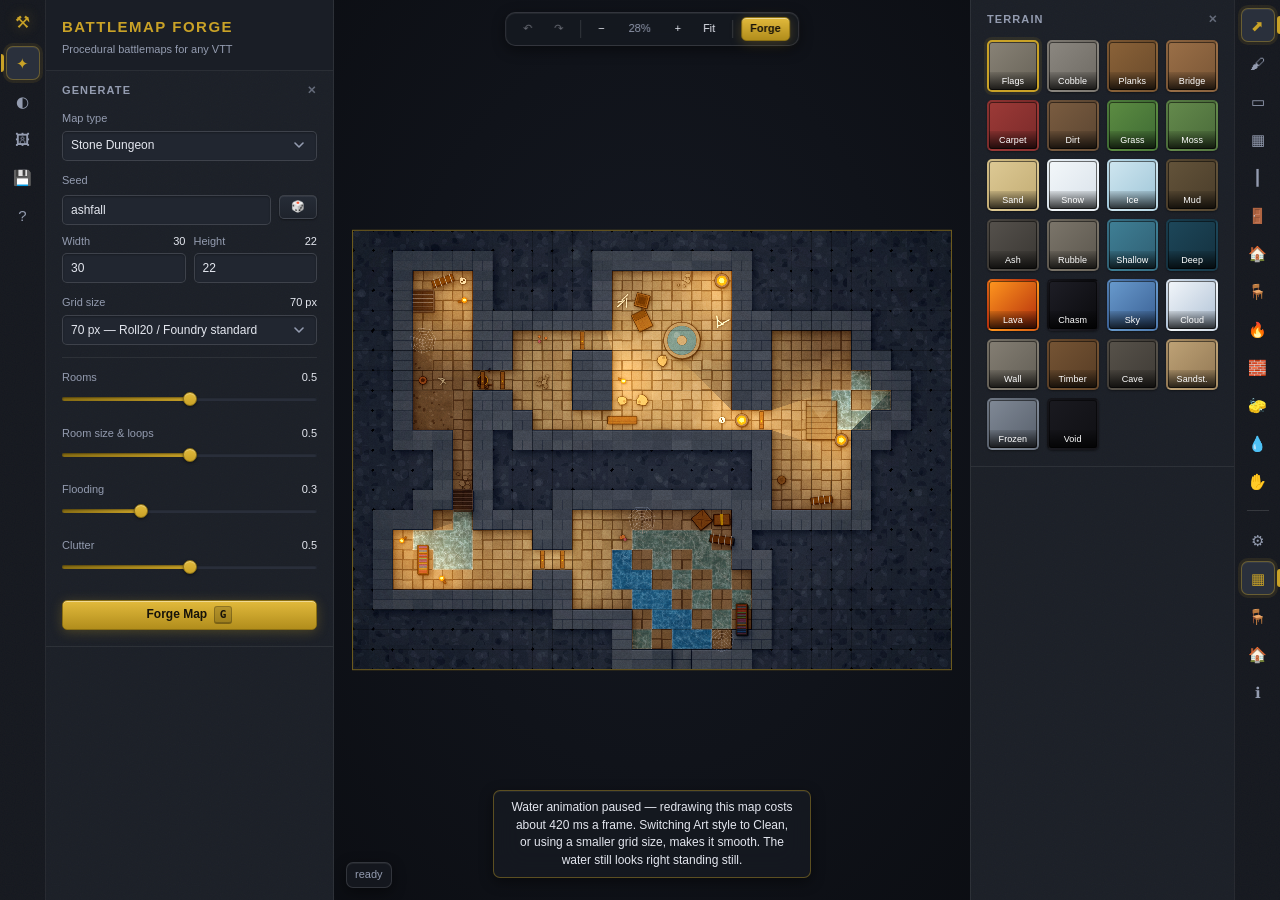
==== index.html @ 58f5a435 "Give the chrome a design system so the map is the only thing shouting The interface worked but every" ====
<!DOCTYPE html>
<html lang="en">
<head>
<meta charset="utf-8">
<meta name="viewport" content="width=device-width, initial-scale=1">
<title>Battlemap Forge</title>
<link rel="stylesheet" href="css/style.css">
</head>
<body>
<div id="app">

  <!-- ============ LEFT PANEL ============ -->
  <nav class="rail" id="railLeft">
    <div class="raillogo" title="Battlemap Forge">⚒</div>
    <button data-side="left" data-panel="generate" title="Generate a map (G)">✦</button>
    <button data-side="left" data-panel="appearance" title="Appearance &amp; lighting">◐</button>
    <button data-side="left" data-panel="trace" title="Trace an existing map">🖼</button>
    <button data-side="left" data-panel="export" title="Export">💾</button>
    <button data-side="left" data-panel="help" title="Shortcuts &amp; VTT notes">?</button>
  </nav>

  <aside class="panel" id="leftPanel">
    <div class="brand">
      <h1>Battlemap Forge</h1>
      <p>Procedural battlemaps for any VTT</p>
    </div>

    <section class="group" data-group="generate">
      <h2>Generate <span class="chev" title="Close this panel">✕</span></h2>

      <label class="field">
        <span>Map type</span>
        <select id="mapType"></select>
      </label>

      <label class="field">
        <span>Seed</span>
      </label>
      <div class="row" style="margin:-6px 0 9px">
        <input type="text" id="seed" value="ashfall" spellcheck="false">
        <button id="rerollSeed" class="sm" style="flex:0 0 38px" title="Random seed">🎲</button>
      </div>

      <div class="row">
        <label class="field">
          <span>Width <b id="wLbl">30</b></span>
          <input type="number" id="mapW" min="8" max="120" value="30">
        </label>
        <label class="field">
          <span>Height <b id="hLbl">22</b></span>
          <input type="number" id="mapH" min="8" max="120" value="22">
        </label>
      </div>

      <label class="field">
        <span>Grid size <b><span id="ppgLbl">70</span> px</b></span>
        <select id="ppg">
          <option value="35">35 px — small files</option>
          <option value="50">50 px</option>
          <option value="70" selected>70 px — Roll20 / Foundry standard</option>
          <option value="100">100 px</option>
          <option value="140">140 px — print quality</option>
        </select>
      </label>

      <div class="divider"></div>

      <label class="field" id="knob-density"><span><i class="knobName">Density</i> <b id="densityLbl">0.5</b></span>
        <input type="range" id="density" min="0" max="1" step="0.05" value="0.5"></label>
      <label class="field" id="knob-complexity"><span><i class="knobName">Complexity</i> <b id="complexityLbl">0.5</b></span>
        <input type="range" id="complexity" min="0" max="1" step="0.05" value="0.5"></label>
      <label class="field" id="knob-water"><span><i class="knobName">Water</i> <b id="waterLbl">0.3</b></span>
        <input type="range" id="water" min="0" max="1" step="0.05" value="0.3"></label>
      <label class="field" id="knob-lava"><span><i class="knobName">Lava</i> <b id="lavaLbl">0</b></span>
        <input type="range" id="lava" min="0" max="1" step="0.05" value="0"></label>
      <label class="field" id="knob-props"><span><i class="knobName">Clutter</i> <b id="propsLbl">0.5</b></span>
        <input type="range" id="propsAmt" min="0" max="1" step="0.05" value="0.5"></label>
      <p class="hint" id="knobNote" style="margin:2px 0 0"></p>

      <button id="generate" class="primary wide" style="margin-top:6px">Forge Map &nbsp;<kbd>G</kbd></button>
    </section>

    <section class="group" data-group="appearance">
      <h2>Appearance <span class="chev" title="Close this panel">✕</span></h2>
      <label class="check"><input type="checkbox" id="optGrid" checked> Show grid</label>
      <div class="row">
        <label class="field"><span>Grid colour</span><input type="color" id="gridColor" value="#000000"></label>
        <label class="field"><span>Opacity <b id="gridAlphaLbl">0.28</b></span>
          <input type="range" id="gridAlpha" min="0" max="1" step="0.02" value="0.28"></label>
      </div>
      <label class="field"><span>Art style</span>
        <select id="optStyle">
          <option value="painted" selected>Painted — warm interiors, grain, graded</option>
          <option value="clean">Clean — flat and literal</option>
        </select></label>
      <label class="check"><input type="checkbox" id="optLighting" checked> Baked lighting</label>
      <label class="field"><span>Darkness <b id="ambientLbl">0.42</b></span>
        <input type="range" id="ambient" min="0" max="0.9" step="0.02" value="0.42"></label>
      <label class="field"><span>Night tint</span><input type="color" id="ambientColor" value="#0a0e1e"></label>
      <label class="check"><input type="checkbox" id="optRoomLight" checked> Interior room lighting</label>
      <div class="divider"></div>
      <h3 class="subhead">Water &amp; lava</h3>
      <label class="check"><input type="checkbox" id="waterAnimate" checked> Animate water &amp; lava while editing</label>
      <label class="field"><span>Current direction <b id="waterFlowLbl">216°</b></span>
        <input type="range" id="waterFlow" min="0" max="1" step="0.02" value="0.6"></label>
      <label class="field"><span>Current speed <b id="waterSpeedLbl">1.0</b></span>
        <input type="range" id="waterSpeed" min="0" max="3" step="0.1" value="1"></label>
      <p class="hint">Exports are still images, so the current shows as caustics, streaks and
        cracked crust rather than motion. The preview animates so you can aim the flow.
        Lava creeps at a fraction of the water speed, the way molten rock should.</p>
      <div class="divider"></div>

      <label class="check"><input type="checkbox" id="optVignette" checked> Vignette</label>
      <label class="check"><input type="checkbox" id="optShadows" checked> Drop shadows</label>
      <p class="hint">Turn baked lighting off if your VTT does its own dynamic lighting — the Universal VTT export carries the light sources either way.</p>
    </section>

    <section class="group" data-group="trace">
      <h2>Trace an existing map <span class="chev" title="Close this panel">✕</span></h2>
      <p class="hint" style="margin-top:0">Load any map image (Czepeku, Patreon art, a scan) and paint walls over it, then export a Universal VTT with line-of-sight built in.</p>
      <input type="file" id="bgFile" accept="image/*" style="display:none">
      <div class="stack">
        <button id="bgLoad" class="wide">Load image…</button>
        <label class="field"><span>Source grid size <b><span id="bgPpgLbl">70</span> px</b></span>
          <input type="range" id="bgPpg" min="20" max="300" step="1" value="70"></label>
        <div class="row">
          <label class="field"><span>Offset X <b id="bgOffXLbl">0</b></span>
            <input type="range" id="bgOffX" min="-300" max="300" step="1" value="0"></label>
          <label class="field"><span>Offset Y <b id="bgOffYLbl">0</b></span>
            <input type="range" id="bgOffY" min="-300" max="300" step="1" value="0"></label>
        </div>
        <button id="bgClear" class="wide sm">Remove image</button>
      </div>
      <p class="hint">Adjust until the on-screen grid lines up with the art — this matters most, because everything below keys off it.</p>

      <div class="divider"></div>
      <h3 class="subhead">Automatic tracing</h3>
      <button id="autoTraceBtn" class="primary wide">Trace walls automatically</button>
      <label class="field" style="margin-top:9px"><span>Sensitivity <b id="traceSensLbl">0.5</b></span>
        <input type="range" id="traceSens" min="0" max="1" step="0.05" value="0.5"></label>
      <label class="check"><input type="checkbox" id="traceWalls" checked> Find walls</label>
      <label class="check"><input type="checkbox" id="traceOutside" checked> Mark dark areas as outside</label>
      <label class="check"><input type="checkbox" id="traceBorder" checked> Wall the edge of the artwork</label>
      <button id="traceClear" class="wide sm">Clear traced walls</button>
      <p class="hint" id="traceReport"></p>
      <p class="hint">Works best on maps with dark walls around lit floors. Raise sensitivity
        to catch faint walls (and more noise), lower it to keep only strong ones. Then fix up
        by hand with the <b>Partition</b> tool and cut doorways with <b>Door</b>.</p>
    </section>

    <section class="group" data-group="export">
      <h2>Export <span class="chev" title="Close this panel">✕</span></h2>
      <label class="field"><span>Map name</span><input type="text" id="mapName" value="Untitled Map"></label>
      <label class="field">
        <span>Export resolution</span>
        <select id="exportPpg">
          <option value="35">35 px / square</option>
          <option value="50">50 px / square</option>
          <option value="70" selected>70 px / square</option>
          <option value="100">100 px / square</option>
          <option value="140">140 px / square</option>
        </select>
      </label>
      <label class="field">
        <span>Image format</span>
        <select id="expFormat">
          <option value="png" selected>PNG — lossless</option>
          <option value="jpg">JPEG — much smaller</option>
          <option value="webp">WebP — small, Foundry-friendly</option>
        </select>
      </label>
      <label class="check"><input type="checkbox" id="expGrid"> Burn grid into the image</label>
      <label class="check"><input type="checkbox" id="expBorder" checked> Wall off the map border</label>
      <label class="check"><input type="checkbox" id="expPropWalls" checked> Pillars &amp; trees block sight</label>
      <div class="stack" style="margin-top:10px">
        <button id="expPng" class="primary wide">Download image</button>
        <button id="expUvtt" class="wide">Universal VTT (.dd2vtt)</button>
        <button id="expFoundry" class="wide">Foundry scene (.json)</button>
        <div class="row">
          <button id="expProject" class="sm">Save project</button>
          <button id="impProject" class="sm">Open project</button>
        </div>
        <input type="file" id="projectFile" accept=".json,application/json" style="display:none">
      </div>
      <p class="hint" id="expInfo"></p>
    </section>

    <section class="group" data-group="help">
      <h2>Shortcuts &amp; VTT notes <span class="chev" title="Close this panel">✕</span></h2>
      <p class="hint" style="margin-top:0">
        <kbd>G</kbd> forge &nbsp; <kbd>B</kbd> paint &nbsp; <kbd>P</kbd> prop &nbsp; <kbd>D</kbd> door &nbsp;
        <kbd>L</kbd> light &nbsp; <kbd>W</kbd> wall &nbsp; <kbd>E</kbd> erase &nbsp; <kbd>V</kbd>/<kbd>S</kbd> select &nbsp;
        <kbd>H</kbd> pan<br>
        <kbd>[</kbd> <kbd>]</kbd> brush size &nbsp; <kbd>⌘Z</kbd> undo &nbsp; <kbd>⇧⌘Z</kbd> redo &nbsp;
        <kbd>F</kbd> fit &nbsp; <kbd>0</kbd> 100%<br>
        Right-click or <kbd>alt</kbd>-click deletes the prop, door or light under the cursor.
        Middle-drag or space-drag pans.
      </p>
      <p class="hint">
        <b>With the Select tool</b>, click a prop to pick it up, then drag to move it.
        <kbd>shift</kbd>-drag turns it, <kbd>alt</kbd>-drag resizes it, and the sliders
        re-shape it live.<br>
        <kbd>Q</kbd> <kbd>E</kbd> turn &nbsp; <kbd>+</kbd> <kbd>−</kbd> resize &nbsp;
        <kbd>⌫</kbd> delete &nbsp; <kbd>esc</kbd> deselect
      </p>
      <div class="divider"></div>
      <p class="hint" style="margin-top:0">
        <b>Roll20 / Owlbear / Alchemy:</b> upload the PNG. Set the scene to
        <span id="helpDims">30 × 22</span> squares.<br>
        <b>Foundry:</b> drop the PNG in your world's <code>Data</code> folder, then import the
        scene JSON — walls, doors and lights come with it. Or use the Universal VTT file with the
        <i>Universal Battlemap Importer</i> module.<br>
        <b>Fantasy Grounds Unity:</b> import the <code>.dd2vtt</code> directly (Import &gt; Universal VTT).<br>
        <b>Arkenforge / Dungeon Alchemist users:</b> the <code>.dd2vtt</code> is the same format.
      </p>
    </section>
  </aside>

  <!-- ============ STAGE ============ -->
  <main id="stage">
    <canvas id="view"></canvas>

    <div id="topbar">
      <button id="undoBtn" class="sm" title="Undo (⌘Z)">↶</button>
      <button id="redoBtn" class="sm" title="Redo (⇧⌘Z)">↷</button>
      <div class="sep"></div>
      <button id="zoomOut" class="sm" title="Zoom out">−</button>
      <div class="zoomval" id="zoomVal">100%</div>
      <button id="zoomIn" class="sm" title="Zoom in">+</button>
      <button id="fitBtn" class="sm" title="Fit to screen (F)">Fit</button>
      <div class="sep"></div>
      <button id="quickGen" class="sm primary" title="Forge a new map (G)">Forge</button>
    </div>

    <div id="floatBar" class="floatbar"></div>
    <div id="statusbar">ready</div>
    <div id="busy">forging…</div>
    <div class="toast" id="toast"></div>
  </main>

  <!-- ============ RIGHT PANEL ============ -->
  <aside class="panel right" id="rightPanel">
    <section class="group" data-group="tools">
      <h2>Tool options <span class="chev" title="Close this panel">✕</span></h2>
      <label class="field"><span>Brush size <b id="brushLbl">1</b></span>
        <input type="range" id="brushSize" min="1" max="12" step="1" value="1"></label>
      <label class="check"><input type="checkbox" id="brushRound"> Round brush</label>
      <div class="divider"></div>
      <label class="check"><input type="checkbox" id="roomAutoWall" checked> Room tool builds walls</label>
      <button id="autoWall" class="wide sm">Wall the whole floor plan</button>
      <button id="clearEdges" class="wide sm" style="margin-top:6px">Remove all partitions</button>
      <p class="hint">Partitions sit on the lines <i>between</i> squares, so a wall never
        eats a 5&nbsp;ft square. With the <b>Door</b> tool, click a partition to cut a
        doorway — click again for a secret door.</p>
    </section>

    <section class="group" data-group="prefabs">
      <h2>Prefab rooms <span class="chev" title="Close this panel">✕</span></h2>
      <input type="search" id="roomSearch" class="pickersearch" placeholder="Search rooms…" autocomplete="off">
      <div class="tabs" id="roomTabs"></div>
      <div class="roomgrid" id="roomGrid"></div>
      <div class="divider"></div>
      <div class="row">
        <button id="roomRotate" class="sm" title="Turn the room 90° (R)">↻ Turn</button>
        <button id="roomFlip" class="sm" title="Mirror the room (X)">⇄ Flip</button>
      </div>
      <p class="hint" id="roomOrient" style="margin:6px 0 0"></p>
      <label class="check" style="margin-top:8px"><input type="checkbox" id="roomConnect" checked>
        Cut doorways into neighbours</label>
      <p class="hint" id="roomHint">Pick a room, then click the map to stamp it. Rooms placed
        side by side share the wall between them.</p>

      <div class="divider"></div>
      <h3 class="subhead">Make your own</h3>
      <button id="captureRoomBtn" class="wide sm">Capture a region as a room…</button>
      <p class="hint" id="captureHint">Drag a rectangle on the map. Its terrain, partitions
        and furniture become a reusable prefab.</p>
      <div class="row" style="margin-top:6px">
        <button id="roomsExport" class="sm">Export rooms</button>
        <button id="roomsImport" class="sm">Import rooms</button>
      </div>
      <input type="file" id="roomPackFile" accept=".json" style="display:none">

      <div id="roomSelBox" class="roomsel">
        <div class="tformhead"><span id="roomSelName">Room</span></div>
        <div class="row">
          <button id="selTurn" class="sm" title="Turn 90° (R)">↻ Turn</button>
          <button id="selFlip" class="sm" title="Mirror (X)">⇄ Flip</button>
        </div>
        <div class="row" style="margin-top:6px">
          <button id="selDupe" class="sm" title="Duplicate (D)">⧉ Copy</button>
          <button id="selDelete" class="sm danger" title="Delete (⌫)">🗑 Delete</button>
        </div>
        <p class="hint" style="margin:7px 0 0">Drag the room on the map to move it. Lifting a
          room restores whatever it was covering.</p>
      </div>
    </section>

    <section class="group" data-group="terrain">
      <h2>Terrain <span class="chev" title="Close this panel">✕</span></h2>
      <div class="swatches" id="swatches"></div>
    </section>

    <section class="group" data-group="props">
      <h2>Props <span class="chev" title="Close this panel">✕</span></h2>
      <input type="search" id="propSearch" class="pickersearch" placeholder="Search props…" autocomplete="off">
      <div class="tabs" id="propTabs"></div>
      <div class="propgrid" id="propGrid"></div>

      <div class="divider"></div>

      <div class="transform" id="transformBox">
        <div class="tformhead">
          <span id="tformTitle">Placement transform</span>
          <button id="tformReset" class="sm" title="Reset to defaults">Reset</button>
        </div>
        <canvas id="propPreview" width="150" height="150"></canvas>
        <div class="variants" id="propVariants"></div>

        <label class="field"><span>Direction <b><span id="propRotLbl">0</span>°</b></span>
          <input type="range" id="propRot" min="0" max="359" step="1" value="0"></label>
        <div class="row" style="margin:-4px 0 9px">
          <button class="sm" id="rotLeft" title="Rotate 15° left">↺ 15°</button>
          <button class="sm" id="rotRight" title="Rotate 15° right">↻ 15°</button>
        </div>
        <label class="field"><span>Snap direction to</span>
          <select id="propSnap">
            <option value="0">Free — any angle</option>
            <option value="90" selected>90° — square to the grid</option>
            <option value="45">45°</option>
            <option value="15">15°</option>
          </select>
        </label>

        <label class="field"><span>Scale <b><span id="propScaleLbl">1.00</span>×</b></span>
          <input type="range" id="propScale" min="0.25" max="4" step="0.05" value="1"></label>
        <div class="row">
          <label class="field"><span>Width <b><span id="propWidthLbl">1.00</span>×</b></span>
            <input type="range" id="propWidth" min="0.25" max="4" step="0.05" value="1"></label>
          <label class="field"><span>Height <b><span id="propHeightLbl">1.00</span>×</b></span>
            <input type="range" id="propHeight" min="0.25" max="4" step="0.05" value="1"></label>
        </div>

        <div id="propLightBox" style="display:none">
          <div class="divider"></div>
          <h4 class="subhead" style="margin-bottom:6px">This light</h4>
          <div class="row">
            <label class="field"><span>Colour</span><input type="color" id="propLightColor" value="#ff9d4c"></label>
            <label class="field"><span>Reach <b id="propLightRangeLbl">4</b></span>
              <input type="range" id="propLightRange" min="1" max="16" step="0.5" value="4"></label>
          </div>
          <label class="field"><span>Strength <b id="propLightIntLbl">0.9</b></span>
            <input type="range" id="propLightInt" min="0.1" max="1" step="0.05" value="0.9"></label>
          <div class="row">
            <button class="sm" data-lightpreset="#ff9d4c">Fire</button>
            <button class="sm" data-lightpreset="#7fd8ff">Arcane</button>
            <button class="sm" data-lightpreset="#8fffb0">Fey</button>
          </div>
          <div class="row" style="margin-top:5px">
            <button class="sm" data-lightpreset="#c98bff">Necrotic</button>
            <button class="sm" data-lightpreset="#ffe9c0">Daylight</button>
            <button class="sm" id="propLightReset">Reset</button>
          </div>
        </div>

        <label class="check"><input type="checkbox" id="propSunk"> Under the water — draw below the surface</label>
        <label class="check"><input type="checkbox" id="propRandomRot" checked> Vary angle &amp; size when placing</label>
        <button id="openPropEditor" class="wide sm" style="margin-top:8px">✎ Design your own prop…</button>
        <p class="hint" id="tformHint" style="margin-top:2px">
          Applies to props you place next. Switch to the <b>Select</b> tool and click a prop
          to re-shape one already on the map.
        </p>
      </div>
    </section>

    <section class="group" data-group="stats">
      <h2>Map info <span class="chev" title="Close this panel">✕</span></h2>
      <p class="hint" id="statsBox" style="margin-top:0"></p>
      <button id="clearProps" class="wide sm">Clear all props</button>
      <button id="relight" class="wide sm" style="margin-top:6px">Rebuild lights from props</button>
    </section>
  </aside>

  <nav class="rail right" id="railRight">
    <div class="railtools" id="toolGrid">
      <button data-tool="select" class="active" title="Select — click a prop or room (V)">⬈</button>
      <button data-tool="brush" title="Paint terrain (B)">🖌</button>
      <button data-tool="rect" title="Rectangle of terrain (R)">▭</button>
      <button data-tool="room" title="Room — floor + walls (O)">▦</button>
      <button data-tool="edge" title="Partition — wall segments (K)">┃</button>
      <button data-tool="door" title="Door (D)">🚪</button>
      <button data-tool="stamp" title="Prefab room (M)">🏠</button>
      <button data-tool="prop" title="Place prop (P)">🪑</button>
      <button data-tool="light" title="Light source (L)">🔥</button>
      <button data-tool="wall" title="Solid rock (W)">🧱</button>
      <button data-tool="erase" title="Erase objects (E)">🧽</button>
      <button data-tool="pick" title="Sample terrain (I)">💧</button>
      <button data-tool="pan" title="Pan (H)">✋</button>
    </div>
    <div class="raildiv"></div>
    <button data-side="right" data-panel="tools" title="Tool options">⚙</button>
    <button data-side="right" data-panel="terrain" title="Terrain palette">▦</button>
    <button data-side="right" data-panel="props" title="Props">🪑</button>
    <button data-side="right" data-panel="prefabs" title="Prefab rooms">🏠</button>
    <button data-side="right" data-panel="stats" title="Map info">ℹ</button>
  </nav>

  <!-- ============ PROP EDITOR ============ -->
  <div id="propEditor">
    <div class="pehead">
      <strong>Prop Designer</strong>
      <span class="pehint">Draw in grid squares — the gold box is the prop's footprint</span>
      <span style="flex:1"></span>
      <button id="peUndoBtn" class="sm" title="Undo (⌘Z)">↶</button>
      <button id="peRedoBtn" class="sm" title="Redo (⇧⌘Z)">↷</button>
      <button id="peFitBtn" class="sm" title="Fit (F)">Fit</button>
      <button id="peSave" class="sm primary">Save prop</button>
      <button id="peClose" class="sm">Close</button>
    </div>

    <div class="pebody">
      <div class="pecol left">
        <div class="petools" id="peTools">
          <button data-petool="select" class="active" title="Select (V)"><span>⬈</span>Select</button>
          <button data-petool="node" title="Direct select — edit points (A)"><span>⌁</span>Points</button>
          <button data-petool="pen" title="Pen (P)"><span>✒</span>Pen</button>
          <button data-petool="rect" title="Rectangle (M)"><span>▭</span>Rect</button>
          <button data-petool="ellipse" title="Ellipse (L)"><span>◯</span>Ellipse</button>
          <button data-petool="poly" title="Polygon (N)"><span>⬠</span>Polygon</button>
          <button data-petool="star" title="Star (S)"><span>★</span>Star</button>
          <button data-petool="line" title="Line (\)"><span>╱</span>Line</button>
          <button data-petool="hand" title="Pan (H)"><span>✋</span>Pan</button>
        </div>

        <div class="pesection">
          <h4>Shape options</h4>
          <label class="field"><span>Polygon / star points <b id="pePolyPointsLbl">5</b></span>
            <input type="range" id="pePolyPoints" min="3" max="24" step="1" value="5"></label>
          <label class="field"><span>Star inner radius</span>
            <input type="range" id="peStarInner" min="0.15" max="0.95" step="0.05" value="0.45"></label>
          <button id="peAddNode" class="wide sm">Add point to path</button>
        </div>

        <div class="pesection">
          <h4>Arrange</h4>
          <div class="pegrid4">
            <button data-arrange="front" class="sm" title="Bring to front">⤒</button>
            <button data-arrange="forward" class="sm" title="Forward (])">↑</button>
            <button data-arrange="backward" class="sm" title="Backward ([)">↓</button>
            <button data-arrange="back" class="sm" title="Send to back">⤓</button>
          </div>
          <h4 style="margin-top:10px">Align</h4>
          <div class="pegrid3">
            <button data-align="left" class="sm">⇤</button>
            <button data-align="hcenter" class="sm">↔</button>
            <button data-align="right" class="sm">⇥</button>
            <button data-align="top" class="sm">⇡</button>
            <button data-align="vcenter" class="sm">↕</button>
            <button data-align="bottom" class="sm">⇣</button>
          </div>
          <p class="hint" style="margin:6px 0 0">With one shape selected, aligns to the footprint.</p>
          <h4 style="margin-top:10px">Transform</h4>
          <div class="pegrid4">
            <button data-flip="h" class="sm" title="Flip horizontal">⇄</button>
            <button data-flip="v" class="sm" title="Flip vertical">⇅</button>
            <button data-rot="-15" class="sm" title="Rotate -15°">↺</button>
            <button data-rot="15" class="sm" title="Rotate 15°">↻</button>
          </div>
          <div class="row" style="margin-top:6px">
            <button id="peDup" class="sm">Duplicate</button>
            <button id="peDel" class="sm danger">Delete</button>
          </div>
          <div class="row" style="margin-top:6px">
            <button id="peCompoundBtn" class="sm" title="Combine into one path so overlaps cut holes">Punch holes</button>
            <button id="peReleaseBtn" class="sm">Release</button>
          </div>
        </div>
      </div>

      <div class="pestage">
        <canvas id="peCanvas"></canvas>
        <div class="pestatus"><span id="peCoord">0.00, 0.00</span> · <span id="peCount">0 shapes</span></div>
        <div class="petoast" id="peToast"></div>
      </div>

      <div class="pecol right">
        <div class="pesection">
          <h4>Appearance</h4>
          <label class="check"><input type="checkbox" id="peFillOn" checked> Fill</label>
          <label class="field"><span>Fill type</span>
            <select id="peFillKind">
              <option value="solid">Solid</option>
              <option value="linear">Linear gradient</option>
              <option value="radial">Radial gradient</option>
            </select></label>
          <div class="row">
            <label class="field"><span>Colour</span><input type="color" id="peFillColor" value="#8a6238"></label>
            <label class="field"><span>To</span><input type="color" id="peFillColor2" value="#4a3117"></label>
          </div>
          <label class="field"><span>Gradient angle</span>
            <input type="range" id="peGradAngle" min="0" max="360" step="5" value="90"></label>

          <label class="check" style="margin-top:6px"><input type="checkbox" id="peStrokeOn" checked> Stroke</label>
          <div class="row">
            <label class="field"><span>Colour</span><input type="color" id="peStrokeColor" value="#2b2b33"></label>
            <label class="field"><span>Width <b id="peStrokeWidthLbl">0.030</b></span>
              <input type="range" id="peStrokeWidth" min="0" max="0.3" step="0.005" value="0.03"></label>
          </div>
          <label class="field"><span>Opacity <b id="peOpacityLbl">1.00</b></span>
            <input type="range" id="peOpacity" min="0" max="1" step="0.05" value="1"></label>
          <h4 style="margin-top:10px">Swatches <i class="pehint">click fill · shift-click stroke</i></h4>
          <div class="peswatches" id="peSwatches"></div>
        </div>

        <div class="pesection">
          <h4>Layers</h4>
          <div class="pelayers" id="peLayers"></div>
        </div>

        <div class="pesection">
          <h4>Prop settings</h4>
          <label class="field"><span>Name</span><input type="text" id="peName" value="New Prop"></label>
          <label class="field"><span>Footprint <b id="peSizeLbl">1.0</b> squares</span>
            <input type="range" id="peSize" min="0.3" max="12" step="0.1" value="1"></label>
          <label class="check"><input type="checkbox" id="peBlocks"> Blocks line of sight</label>
          <label class="check"><input type="checkbox" id="peUnder"> Lies flat under other props</label>
          <label class="check"><input type="checkbox" id="peSnap" checked> Snap rotation to quarter turns</label>
          <label class="check"><input type="checkbox" id="peLightOn"> Emits light</label>
          <div id="peLightRow" style="display:none">
            <div class="row">
              <label class="field"><span>Range <b id="peLightRangeLbl">4</b></span>
                <input type="range" id="peLightRange" min="1" max="12" step="0.5" value="4"></label>
              <label class="field"><span>Colour</span><input type="color" id="peLightColor" value="#ff9d4c"></label>
            </div>
          </div>
        </div>

        <div class="pesection">
          <h4>Start from</h4>
          <div class="row">
            <select id="peTemplate"></select>
            <button id="peLoadTemplate" class="sm" style="flex:0 0 auto">Load</button>
          </div>
          <div class="row" style="margin-top:6px">
            <button id="peNew" class="sm">New blank</button>
            <button id="peExport" class="sm">Export pack</button>
            <button id="peImport" class="sm">Import pack</button>
          </div>
          <input type="file" id="pePackFile" accept=".json" style="display:none">

          <h4 style="margin-top:12px">Bring in artwork</h4>
          <div class="row">
            <button id="peImportSvg" class="sm">Import SVG…</button>
            <button id="peImportImg" class="sm">Import image…</button>
          </div>
          <input type="file" id="peSvgFile" accept=".svg,image/svg+xml" style="display:none">
          <input type="file" id="peImgFile" accept="image/png,image/webp,image/jpeg" style="display:none">
          <p class="hint">SVG from Illustrator, Inkscape, Affinity or Figma comes in as
            editable shapes. A PNG or WebP comes in as a picture — placeable and scalable,
            but not editable here. Convert text to outlines before exporting.</p>
          <label class="check" style="margin-top:8px"><input type="checkbox" id="peGrid" checked> Show grid</label>
          <label class="check"><input type="checkbox" id="peSnapGrid"> Snap to ⅛ square</label>
          <h4 style="margin-top:10px">Saved props</h4>
          <div class="pelibrary" id="peLibrary"></div>
        </div>
      </div>
    </div>
  </div>
</div>

<script src="js/core.js"></script>
<script src="js/shading.js"></script>
<script src="js/vector.js"></script>
<script src="js/props.js"></script>
<script src="js/props-fantasy.js"></script>
<script src="js/rooms.js"></script>
<script src="js/generate.js"></script>
<script src="js/shadows.js"></script>
<script src="js/render.js"></script>
<script src="js/exporters.js"></script>
<script src="js/autotrace.js"></script>
<script src="js/svgimport.js"></script>
<script src="js/customprops.js"></script>
<script src="js/propeditor.js"></script>
<script src="js/tooltip.js"></script>
<script src="js/rangefill.js"></script>
<script src="js/app.js"></script>
</body>
</html>
---- css/style.css ----
/* Battlemap Forge — interface chrome.

   The map is the artwork; everything around it is a workbench and should
   recede. So the chrome is a cool, near-monochrome grey and the one warm
   colour — forge gold — is spent only on what is active or actionable.
   Every value below comes from a scale. Nothing is eyeballed. */

:root {
  /* Surfaces climb toward the viewer. In a dark interface depth reads as
     light, not as shadow, so each step up is a lighter grey rather than a
     bigger drop shadow. */
  --bg:        #0f1116;
  --surface-0: #14171e;
  --surface-1: #1a1e26;
  --surface-2: #212630;
  --surface-3: #2a303c;
  --surface-4: #343b4a;

  /* Hairlines are translucent white, so an edge looks like light catching it
     rather than a grey line drawn on top. */
  --line:        rgba(255, 255, 255, .07);
  --line-strong: rgba(255, 255, 255, .13);
  --bevel:       rgba(255, 255, 255, .06);

  --text:  #e4e7ef;
  --muted: #949cb0;

  --accent:      #c9a227;
  --accent-hi:   #e2ba3c;
  --accent-lo:   #8a6f14;
  --accent-dim:  rgba(201, 162, 39, .40);
  --accent-wash: rgba(201, 162, 39, .10);
  --accent-ink:  #17130a;
  --accent-2:    #7fb3d5;

  --danger:      #d0563f;
  --danger-hi:   #e79383;
  --danger-wash: rgba(208, 86, 63, .16);

  /* 4/8 grid. A dense tool lives in the low end of it. */
  --s1: 4px; --s2: 8px; --s3: 12px; --s4: 16px; --s5: 24px;

  /* Six sizes, no more: overlay caption, label, control, body, icon, mark. */
  --fs-micro: 9px;
  --fs-xs:   11px;
  --fs-sm:   12px;
  --fs-md:   13px;
  --fs-lg:   15px;
  --fs-xl:   17px;

  /* A child's corner is always tighter than its parent's. */
  --r-xs:  3px;
  --r-sm:  5px;
  --r-md:  7px;
  --r-lg: 10px;
  --radius: var(--r-md);

  --sh-1: 0 1px 2px rgba(0, 0, 0, .40);
  --sh-2: 0 4px 14px rgba(0, 0, 0, .45);
  --sh-3: 0 14px 38px rgba(0, 0, 0, .55);

  /* Enters fast and lands gently. */
  --ease: cubic-bezier(.2, .8, .3, 1);
  --t-fast: 110ms;
  --t-mid: 180ms;

  /* Barely-there grain. Large flat fills read as plastic without it; at 3%
     you cannot see it directly, only notice its absence. */
  --grain: url("data:image/svg+xml,%3Csvg xmlns='http://www.w3.org/2000/svg' width='140' height='140'%3E%3Cfilter id='g'%3E%3CfeTurbulence type='fractalNoise' baseFrequency='.9' numOctaves='2' stitchTiles='stitch'/%3E%3C/filter%3E%3Crect width='140' height='140' filter='url(%23g)' opacity='.03'/%3E%3C/svg%3E");
}

* { box-sizing: border-box; }

html, body {
  margin: 0; padding: 0; height: 100%;
  background: var(--bg); color: var(--text);
  font: var(--fs-md)/1.45 -apple-system, BlinkMacSystemFont, "Segoe UI", Roboto, sans-serif;
  overflow: hidden;
  -webkit-font-smoothing: antialiased;
}

#app { display: flex; height: 100vh; width: 100vw; }

/* One focus ring for the whole app, in the cool secondary so it never reads
   as "selected" — gold already means that. */
:focus-visible {
  outline: 2px solid var(--accent-2);
  outline-offset: 2px;
}

/* ---------- icon rails ---------- */

.rail {
  width: 46px; flex: none;
  background: var(--grain), var(--surface-0);
  border-right: 1px solid var(--line);
  display: flex; flex-direction: column; align-items: center;
  gap: var(--s1); padding: var(--s2) 0; overflow-y: auto; z-index: 6;
}
.rail.right { border-right: none; border-left: 1px solid var(--line); }

.rail > button,
.railtools button {
  position: relative;
  width: 34px; height: 34px; flex: none; padding: 0;
  font-size: var(--fs-lg); line-height: 1; color: var(--muted);
  background: transparent; border: 1px solid transparent;
  border-radius: var(--r-md); box-shadow: none;
  transition: background var(--t-fast) var(--ease),
              color var(--t-fast) var(--ease),
              border-color var(--t-fast) var(--ease);
}
.rail > button:hover,
.railtools button:hover {
  background: var(--surface-2); color: var(--text); border-color: var(--line-strong);
  box-shadow: inset 0 1px 0 var(--bevel);
}

/* The chosen tool is the single most important piece of state on screen, so
   it gets all three signals at once: it lifts, it goes gold, and a tab on the
   rail's outer edge points at it. */
.rail > button.open,
.railtools button.active {
  background: var(--surface-3); color: var(--accent);
  border-color: var(--accent-dim);
  box-shadow: inset 0 1px 0 var(--bevel), 0 0 0 3px var(--accent-wash);
}
.rail > button.open::after,
.railtools button.active::after {
  content: ""; position: absolute; top: 7px; bottom: 7px; width: 3px;
  border-radius: 0 3px 3px 0; background: var(--accent);
  left: -6px;
}
.rail.right > button.open::after,
.rail.right .railtools button.active::after {
  left: auto; right: -6px; border-radius: 3px 0 0 3px;
}

.raillogo {
  width: 34px; height: 30px; display: grid; place-items: center;
  color: var(--accent); font-size: var(--fs-xl); margin-bottom: var(--s1);
  text-shadow: 0 0 14px var(--accent-dim);
}
.raildiv {
  width: 22px; height: 1px; background: var(--line-strong);
  margin: var(--s2) 0; flex: none;
}

.railtools { display: flex; flex-direction: column; gap: var(--s1); align-items: center; }

/* ---------- panels ---------- */

.panel {
  width: 288px; flex: none;
  background: var(--grain), var(--surface-1);
  border-right: 1px solid var(--line);
  display: flex; flex-direction: column;
  overflow-y: auto; overflow-x: hidden;
}
.panel.right { border-right: none; border-left: 1px solid var(--line); width: 264px; }
.panel.shut { display: none; }
/* only the section chosen on the rail is shown */
.panel section.group { display: none; }
.panel section.group.showing { display: block; }

.brand {
  padding: var(--s4) var(--s4) var(--s3); border-bottom: 1px solid var(--line);
  position: sticky; top: 0; background: var(--surface-1); z-index: 5;
}
.brand h1 {
  margin: 0; font-size: var(--fs-lg); letter-spacing: .10em; text-transform: uppercase;
  font-weight: 600; color: var(--accent);
}
.brand p { margin: var(--s1) 0 0; font-size: var(--fs-xs); color: var(--muted); }

section.group {
  border-bottom: 1px solid var(--line);
  padding: var(--s3) var(--s4) var(--s4);
}
section.group > h2 {
  margin: 0 0 var(--s3); font-size: var(--fs-xs); letter-spacing: .10em;
  text-transform: uppercase; color: var(--muted); font-weight: 600;
  display: flex; align-items: center; justify-content: space-between;
  cursor: pointer; user-select: none;
}
section.group > h2 .chev {
  color: var(--muted); font-size: var(--fs-xs); opacity: .6;
  transition: opacity var(--t-fast) var(--ease), color var(--t-fast) var(--ease);
}
section.group > h2:hover .chev { opacity: 1; color: var(--text); }

/* ---------- fields ---------- */

label.field { display: block; margin-bottom: var(--s3); }
label.field > span {
  display: flex; justify-content: space-between; align-items: baseline;
  font-size: var(--fs-xs); color: var(--muted); margin-bottom: var(--s1);
}
label.field > span b { color: var(--text); font-weight: 500; font-variant-numeric: tabular-nums; }

input[type=text], input[type=number], select, textarea {
  width: 100%; height: 30px;
  background: var(--surface-2); color: var(--text);
  border: 1px solid var(--line-strong); border-radius: var(--r-sm);
  padding: 0 var(--s2); font: inherit; font-size: var(--fs-sm);
  /* recessed, so an input never looks like a button */
  box-shadow: inset 0 1px 2px rgba(0, 0, 0, .28);
  transition: border-color var(--t-fast) var(--ease), box-shadow var(--t-fast) var(--ease);
}
textarea { height: auto; padding: var(--s2); }
input[type=text]:hover, input[type=number]:hover, select:hover { border-color: rgba(255, 255, 255, .2); }
input[type=text]:focus, input[type=number]:focus, select:focus, textarea:focus {
  outline: none; border-color: var(--accent-2);
  box-shadow: inset 0 1px 2px rgba(0, 0, 0, .28), 0 0 0 3px rgba(127, 179, 213, .18);
}

/* The native arrow is the one control that cannot be themed, so it is
   replaced rather than left to clash. */
select {
  appearance: none; -webkit-appearance: none;
  padding-right: var(--s5);
  background-image: url("data:image/svg+xml,%3Csvg xmlns='http://www.w3.org/2000/svg' width='10' height='7' viewBox='0 0 10 7'%3E%3Cpath d='M1 1l4 4 4-4' fill='none' stroke='%23949cb0' stroke-width='1.6' stroke-linecap='round' stroke-linejoin='round'/%3E%3C/svg%3E");
  background-repeat: no-repeat;
  background-position: right var(--s3) center;
}

/* Sliders are the main way a map gets tuned, so they get a real track, a
   filled portion showing where the value sits, and a thumb that answers the
   pointer. --fill is written by js/rangefill.js. */
input[type=range] {
  appearance: none; -webkit-appearance: none;
  width: 100%; height: 18px; margin: 0; background: transparent; cursor: pointer;
}
input[type=range]::-webkit-slider-runnable-track {
  height: 4px; border-radius: 999px;
  background:
    linear-gradient(90deg, var(--accent-lo), var(--accent)) 0 / var(--fill, 50%) 100% no-repeat,
    var(--surface-3);
  box-shadow: inset 0 1px 2px rgba(0, 0, 0, .45);
}
input[type=range]::-webkit-slider-thumb {
  -webkit-appearance: none;
  width: 14px; height: 14px; margin-top: -5px; border-radius: 50%;
  background: linear-gradient(180deg, var(--accent-hi), var(--accent));
  border: 1px solid var(--accent-lo);
  box-shadow: 0 1px 3px rgba(0, 0, 0, .5), inset 0 1px 0 rgba(255, 255, 255, .35);
  transition: transform var(--t-fast) var(--ease), box-shadow var(--t-fast) var(--ease);
}
input[type=range]:hover::-webkit-slider-thumb { transform: scale(1.15); }
input[type=range]:active::-webkit-slider-thumb {
  transform: scale(1.05);
  box-shadow: 0 1px 3px rgba(0, 0, 0, .5), 0 0 0 5px var(--accent-wash);
}
input[type=range]::-moz-range-track {
  height: 4px; border-radius: 999px; background: var(--surface-3);
  box-shadow: inset 0 1px 2px rgba(0, 0, 0, .45);
}
input[type=range]::-moz-range-progress {
  height: 4px; border-radius: 999px;
  background: linear-gradient(90deg, var(--accent-lo), var(--accent));
}
input[type=range]::-moz-range-thumb {
  width: 13px; height: 13px; border-radius: 50%; border: 1px solid var(--accent-lo);
  background: linear-gradient(180deg, var(--accent-hi), var(--accent));
  box-shadow: 0 1px 3px rgba(0, 0, 0, .5);
}

input[type=color] {
  width: 100%; height: 30px; padding: 0; border: 1px solid var(--line-strong);
  border-radius: var(--r-sm); background: var(--surface-2); cursor: pointer;
}
input[type=checkbox] { accent-color: var(--accent); margin-right: var(--s2); vertical-align: -2px; }

.row { display: flex; gap: var(--s2); }
.row > * { flex: 1; min-width: 0; }

.check {
  display: block; font-size: var(--fs-sm); margin-bottom: var(--s2);
  cursor: pointer; color: var(--text);
}
.hint { font-size: var(--fs-xs); color: var(--muted); margin: var(--s2) 0 0; line-height: 1.45; }

/* ---------- buttons ---------- */

/* Every button carries a 1px top highlight and a faint top-down gradient, so
   it catches light from above like a physical key. Heights come from one
   scale (24 / 30) shared with the inputs above. */
button, .btn {
  height: 30px;
  background: linear-gradient(180deg, #262c37, #1e232c);
  color: var(--text); border: 1px solid var(--line-strong);
  border-radius: var(--r-sm); padding: 0 var(--s3);
  font: inherit; font-size: var(--fs-sm);
  cursor: pointer; text-align: center; white-space: nowrap;
  box-shadow: inset 0 1px 0 var(--bevel), var(--sh-1);
  transition: background var(--t-fast) var(--ease),
              border-color var(--t-fast) var(--ease),
              transform var(--t-fast) var(--ease),
              box-shadow var(--t-fast) var(--ease);
}
button:hover, .btn:hover {
  background: linear-gradient(180deg, #303744, #262c37);
  border-color: rgba(255, 255, 255, .2);
}
button:active { transform: translateY(1px); box-shadow: inset 0 1px 3px rgba(0, 0, 0, .4); }

button.primary {
  background: linear-gradient(180deg, var(--accent-hi), #b18d1c);
  border-color: var(--accent-lo); color: var(--accent-ink); font-weight: 600;
  /* the shadow is tinted with the button's own colour, so the glow belongs
     to the gold rather than sitting under it as grey haze */
  box-shadow: inset 0 1px 0 rgba(255, 255, 255, .45), 0 2px 12px rgba(201, 162, 39, .28);
}
button.primary:hover {
  background: linear-gradient(180deg, #eec44a, #c09b24);
  box-shadow: inset 0 1px 0 rgba(255, 255, 255, .5), 0 3px 18px rgba(201, 162, 39, .4);
}
button.wide { width: 100%; }
button.sm { height: 24px; padding: 0 var(--s2); font-size: var(--fs-xs); }
button:disabled { opacity: .4; cursor: not-allowed; box-shadow: none; }
button:disabled:hover { background: linear-gradient(180deg, #262c37, #1e232c); }

button.danger { border-color: rgba(208, 86, 63, .45); color: var(--danger-hi); }
button.danger:hover {
  background: var(--danger-wash); border-color: var(--danger); color: #fff;
}

.stack { display: flex; flex-direction: column; gap: var(--s2); }

/* ---------- tool grid ---------- */

.toolgrid { display: grid; grid-template-columns: repeat(3, 1fr); gap: var(--s2); }
.toolgrid button {
  height: auto;
  display: flex; flex-direction: column; align-items: center; gap: var(--s1);
  padding: var(--s2) var(--s1); font-size: var(--fs-micro); color: var(--muted);
  letter-spacing: .02em;
}
.toolgrid button .ico { font-size: var(--fs-lg); line-height: 1; }
.toolgrid button.active {
  background: var(--surface-3); border-color: var(--accent-dim); color: var(--text);
  box-shadow: inset 0 1px 0 var(--bevel), 0 0 0 3px var(--accent-wash);
}

/* ---------- palettes ---------- */

.swatches { display: grid; grid-template-columns: repeat(4, 1fr); gap: var(--s2); }
.swatch {
  position: relative; aspect-ratio: 1; border-radius: var(--r-sm);
  border: 2px solid transparent; cursor: pointer; overflow: hidden;
  box-shadow: inset 0 0 0 1px rgba(0, 0, 0, .55), var(--sh-1);
  transition: transform var(--t-fast) var(--ease), box-shadow var(--t-fast) var(--ease);
}
.swatch:hover { transform: translateY(-1px); box-shadow: inset 0 0 0 1px rgba(0, 0, 0, .55), var(--sh-2); }
.swatch.active {
  border-color: var(--accent);
  box-shadow: inset 0 0 0 1px rgba(0, 0, 0, .55), 0 0 0 3px var(--accent-wash);
}
.swatch span {
  position: absolute; inset: auto 0 0 0; font-size: var(--fs-micro); text-align: center;
  background: linear-gradient(180deg, rgba(0, 0, 0, .1), rgba(0, 0, 0, .78));
  color: #fff; padding: 3px 2px 2px; letter-spacing: .01em;
  white-space: nowrap; overflow: hidden; text-overflow: ellipsis;
}

/* Cells in the three pickers share one anatomy, so learning one teaches the
   others: recessed tile, gold ring when chosen, lift on hover. */
.roomgrid { display: grid; grid-template-columns: repeat(2, 1fr); gap: var(--s2); }
.roomcell, .propcell, .pelibcell {
  background: var(--surface-2); border: 2px solid transparent;
  border-radius: var(--r-md); cursor: pointer;
  transition: background var(--t-fast) var(--ease),
              border-color var(--t-fast) var(--ease),
              transform var(--t-fast) var(--ease),
              box-shadow var(--t-fast) var(--ease);
}
.roomcell:hover, .propcell:hover, .pelibcell:hover {
  background: var(--surface-3); transform: translateY(-1px); box-shadow: var(--sh-2);
}
.roomcell.active, .propcell.active {
  border-color: var(--accent); background: var(--surface-3);
  box-shadow: 0 0 0 3px var(--accent-wash);
}
.roomcell { padding: var(--s1); display: block; text-align: center; }
.roomcell canvas { width: 100%; height: auto; display: block; border-radius: var(--r-xs); }
.roomcell span {
  display: block; font-size: var(--fs-micro); color: var(--muted); margin-top: var(--s1);
  white-space: nowrap; overflow: hidden; text-overflow: ellipsis;
}
.roomcell.active span { color: var(--text); }

.propgrid { display: grid; grid-template-columns: repeat(4, 1fr); gap: var(--s2); }
.propcell { aspect-ratio: 1; display: block; padding: 2px; }
.propcell canvas { width: 100%; height: 100%; display: block; border-radius: var(--r-xs); }

/* ---------- selection panels ---------- */

.transform.editing, .roomsel {
  background: var(--surface-2); border: 1px solid var(--accent-dim);
  border-radius: var(--r-md); padding: var(--s3);
  box-shadow: inset 0 1px 0 var(--bevel), 0 0 0 3px var(--accent-wash);
}
.transform.editing { margin: calc(var(--s1) * -1) -3px 0; }
.roomsel { display: none; margin-top: var(--s3); }
.roomsel.on { display: block; }
.roomsel .tformhead { color: var(--accent); }

.tformhead {
  display: flex; justify-content: space-between; align-items: center;
  font-size: var(--fs-xs); letter-spacing: .08em; text-transform: uppercase;
  color: var(--muted); margin-bottom: var(--s2);
}
.transform.editing .tformhead { color: var(--accent); }

#propPreview {
  width: 100%; height: auto; aspect-ratio: 1; display: block; margin-bottom: var(--s3);
  background: radial-gradient(circle at 50% 40%, #333b4c, #22262f);
  border: 1px solid var(--line-strong); border-radius: var(--r-md);
  box-shadow: inset 0 1px 3px rgba(0, 0, 0, .35);
}

.tabs { display: flex; gap: var(--s1); margin-bottom: var(--s3); flex-wrap: wrap; }
.tabs button {
  height: 24px; padding: 0 var(--s2); font-size: var(--fs-xs); color: var(--muted);
  background: transparent; border-color: transparent; box-shadow: none;
}
.tabs button:hover { background: var(--surface-2); border-color: var(--line-strong); }
/* Selected, not primary: a filled gold pill here would compete with the one
   real call to action in the panel. Same language as the rails and the tool
   grid — raised surface, gold rim, gold wash. */
.tabs button.active {
  color: var(--text); background: var(--surface-3);
  border-color: var(--accent-dim); font-weight: 600;
  box-shadow: inset 0 1px 0 var(--bevel), 0 0 0 3px var(--accent-wash);
}

/* ---------- canvas stage ---------- */

/* A soft well behind the map: the corners fall away so the artwork reads as
   lit from the middle rather than pasted on a flat rectangle. */
#stage {
  flex: 1; position: relative; overflow: hidden; min-width: 0;
  background: radial-gradient(ellipse 80% 80% at 50% 45%, #151922 0%, #0b0d12 100%);
}
#view { position: absolute; inset: 0; width: 100%; height: 100%; display: block; cursor: crosshair; }
#stage.panning #view { cursor: grabbing; }

/* Everything that floats over the map shares one material: blurred dark
   glass, a lit top edge, and the same corner. */
#topbar, .floatbar, #statusbar, .toast, .tooltip, .pestatus, .petoast {
  background: rgba(22, 26, 33, .82);
  border: 1px solid var(--line-strong);
  box-shadow: inset 0 1px 0 var(--bevel), var(--sh-2);
  backdrop-filter: blur(14px) saturate(1.3);
  -webkit-backdrop-filter: blur(14px) saturate(1.3);
}

#topbar {
  position: absolute; top: var(--s3); left: 50%; transform: translateX(-50%);
  display: flex; gap: var(--s1); align-items: center; z-index: 4;
  border-radius: var(--r-lg); padding: var(--s1) var(--s2);
}
#topbar button { background: transparent; border-color: transparent; box-shadow: none; }
#topbar button:hover { background: var(--surface-3); border-color: var(--line-strong); }
#topbar button.primary {
  background: linear-gradient(180deg, var(--accent-hi), #b18d1c);
  border-color: var(--accent-lo);
  box-shadow: inset 0 1px 0 rgba(255, 255, 255, .45), 0 2px 12px rgba(201, 162, 39, .28);
}
#topbar .sep { width: 1px; height: 18px; background: var(--line-strong); margin: 0 var(--s1); }
#topbar .zoomval {
  font-size: var(--fs-xs); color: var(--muted); min-width: 44px; text-align: center;
  font-variant-numeric: tabular-nums;
}

#statusbar {
  position: absolute; bottom: var(--s3); left: var(--s3); z-index: 4;
  border-radius: var(--r-md); padding: var(--s1) var(--s2);
  font-size: var(--fs-xs); color: var(--muted);
  font-variant-numeric: tabular-nums; pointer-events: none;
}

/* contextual toolbar that follows the selection on the canvas */
.floatbar {
  position: absolute; display: none; gap: 2px; z-index: 5;
  border-radius: var(--r-lg); padding: var(--s1);
}
.floatbar.on { display: flex; }
.floatbar button {
  width: 28px; height: 28px; padding: 0; font-size: var(--fs-md); line-height: 1;
  background: transparent; border: 1px solid transparent; color: var(--text);
  border-radius: var(--r-sm); box-shadow: none;
}
.floatbar button:hover { background: var(--surface-3); border-color: var(--line-strong); }
.floatbar button.danger { color: var(--danger-hi); border-color: transparent; }
.floatbar button.danger:hover { background: var(--danger-wash); border-color: var(--danger); color: #fff; }

#busy {
  position: absolute; inset: 0; display: none; align-items: center; justify-content: center;
  background: rgba(10, 12, 18, .6); z-index: 6; font-size: var(--fs-md); color: var(--accent);
  letter-spacing: .12em; text-transform: uppercase;
  backdrop-filter: blur(2px);
}
#busy.on { display: flex; }

/* hover labels for the icon rails and the prop grid */
.tooltip {
  position: fixed; left: 0; top: 0; z-index: 300;
  max-width: 220px; padding: var(--s1) var(--s2);
  border-radius: var(--r-sm);
  color: var(--text); font-size: var(--fs-sm); line-height: 1.35;
  white-space: nowrap; pointer-events: none;
  opacity: 0; visibility: hidden;
  transform: scale(.96);
  transition: opacity var(--t-fast) var(--ease), transform var(--t-fast) var(--ease), visibility var(--t-fast);
}
.tooltip.show { opacity: 1; visibility: visible; transform: scale(1); }

.toast {
  position: absolute; bottom: var(--s4); left: 50%; transform: translateX(-50%);
  border-color: var(--accent-dim); color: var(--text);
  padding: var(--s2) var(--s4); border-radius: var(--r-md); font-size: var(--fs-sm);
  z-index: 8;
  opacity: 0; transition: opacity var(--t-mid), transform var(--t-mid) var(--ease);
  pointer-events: none; max-width: 70%; text-align: center;
}
.toast.show { opacity: 1; transform: translateX(-50%) translateY(-6px); }

kbd {
  background: var(--surface-2); border: 1px solid var(--line-strong); border-bottom-width: 2px;
  border-radius: var(--r-xs); padding: 1px 5px; font-size: var(--fs-xs);
  font-family: ui-monospace, SFMono-Regular, Menlo, monospace; color: var(--text);
}
button.primary kbd {
  background: rgba(0, 0, 0, .16); border-color: rgba(0, 0, 0, .22);
  color: var(--accent-ink);
}

.knobName { font-style: normal; }
label.field.knob-off { display: none; }

.divider { height: 1px; background: var(--line); margin: var(--s3) 0; }

::-webkit-scrollbar { width: 10px; height: 10px; }
::-webkit-scrollbar-track { background: transparent; }
::-webkit-scrollbar-thumb {
  background: rgba(255, 255, 255, .11); border-radius: 999px;
  border: 3px solid transparent; background-clip: content-box;
}
::-webkit-scrollbar-thumb:hover { background: rgba(255, 255, 255, .22); background-clip: content-box; }

@media (max-width: 1100px) {
  .panel { width: 240px; }
  .panel.right { width: 224px; }
}

/* Motion here is feedback, never decoration — when it is unwelcome the
   interface still works, it just stops moving. */
@media (prefers-reduced-motion: reduce) {
  *, *::before, *::after {
    transition-duration: 1ms !important;
    animation-duration: 1ms !important;
  }
}

/* ---------- prop editor ---------- */

#propEditor {
  position: fixed; inset: 0; z-index: 200; background: var(--bg);
  display: none; flex-direction: column;
}
#propEditor.on { display: flex; }

.pehead {
  display: flex; align-items: center; gap: var(--s2);
  padding: var(--s2) var(--s3); border-bottom: 1px solid var(--line);
  background: var(--grain), var(--surface-1);
}
.pehead strong {
  color: var(--accent); letter-spacing: .08em; text-transform: uppercase; font-size: var(--fs-md);
}
.pehint { font-size: var(--fs-xs); color: var(--muted); font-style: normal; }

.pebody { flex: 1; display: flex; min-height: 0; }
.pecol {
  width: 250px; flex: none; background: var(--grain), var(--surface-1); overflow-y: auto;
  border-right: 1px solid var(--line); padding: var(--s3);
}
.pecol.right { border-right: none; border-left: 1px solid var(--line); width: 274px; }

.pesection { border-top: 1px solid var(--line); padding-top: var(--s3); margin-top: var(--s3); }
.pesection:first-child { border-top: none; margin-top: 0; padding-top: 0; }
.pesection h4, .subhead {
  margin: 0 0 var(--s2); font-size: var(--fs-xs); text-transform: uppercase; letter-spacing: .10em;
  color: var(--muted); font-weight: 600;
}

.petools { display: grid; grid-template-columns: repeat(3, 1fr); gap: var(--s2); }
.petools button {
  height: auto;
  display: flex; flex-direction: column; align-items: center; gap: var(--s1);
  padding: var(--s2) 2px; font-size: var(--fs-micro); color: var(--muted);
}
.petools button span { font-size: var(--fs-lg); line-height: 1; }
.petools button.active {
  background: var(--surface-3); border-color: var(--accent-dim); color: var(--text);
  box-shadow: inset 0 1px 0 var(--bevel), 0 0 0 3px var(--accent-wash);
}

.pegrid4 { display: grid; grid-template-columns: repeat(4, 1fr); gap: var(--s2); }
.pegrid3 { display: grid; grid-template-columns: repeat(3, 1fr); gap: var(--s2); }

.pestage {
  flex: 1; position: relative; min-width: 0;
  background: radial-gradient(ellipse 80% 80% at 50% 45%, #191d26 0%, #101319 100%);
}
#peCanvas { position: absolute; inset: 0; width: 100%; height: 100%; display: block; }
.pestatus {
  position: absolute; left: var(--s3); bottom: var(--s3); font-size: var(--fs-xs); color: var(--muted);
  border-radius: var(--r-md); padding: var(--s1) var(--s2); pointer-events: none;
  font-variant-numeric: tabular-nums;
}
.petoast {
  position: absolute; left: 50%; bottom: var(--s4); transform: translateX(-50%);
  border-color: var(--accent-dim); color: var(--text);
  padding: var(--s2) var(--s4); border-radius: var(--r-md); font-size: var(--fs-sm);
  opacity: 0; transition: opacity var(--t-mid); pointer-events: none; max-width: 80%;
}
.petoast.show { opacity: 1; }

.peswatches { display: grid; grid-template-columns: repeat(7, 1fr); gap: var(--s1); }
.peswatchbtn {
  aspect-ratio: 1; height: auto; padding: 0; border-radius: var(--r-xs);
  border: 1px solid rgba(0, 0, 0, .5); cursor: pointer; box-shadow: var(--sh-1);
}
.peswatchbtn:hover { box-shadow: 0 0 0 2px var(--accent), var(--sh-1); }

.pelayers { max-height: 190px; overflow-y: auto; display: flex; flex-direction: column; gap: 2px; }
.pelayer {
  display: flex; align-items: center; gap: var(--s2); padding: var(--s1) var(--s2);
  background: var(--surface-2); border: 1px solid transparent; border-radius: var(--r-sm);
  font-size: var(--fs-xs); cursor: pointer;
  transition: background var(--t-fast) var(--ease), border-color var(--t-fast) var(--ease);
}
.pelayer:hover { border-color: var(--line-strong); background: var(--surface-3); }
.pelayer.sel {
  border-color: var(--accent-dim); background: var(--surface-3);
  box-shadow: inset 0 1px 0 var(--bevel);
}
.pelayer span { flex: 1; overflow: hidden; text-overflow: ellipsis; white-space: nowrap; }
.peswatch {
  width: 14px; height: 14px; border-radius: var(--r-xs); flex: none;
  box-shadow: inset 0 0 0 1px rgba(0, 0, 0, .55);
}
.peeye {
  height: auto; padding: 0 var(--s1); font-size: var(--fs-micro); background: transparent;
  border: none; color: var(--muted); cursor: pointer; line-height: 1; box-shadow: none;
}
.peeye:hover { color: var(--text); background: transparent; }

.pelibrary { display: grid; grid-template-columns: repeat(3, 1fr); gap: var(--s2); }
.pelibcell {
  position: relative; border: 1px solid var(--line-strong); padding: var(--s1);
  text-align: center; border-radius: var(--r-sm);
}
.pelibcell:hover { border-color: var(--accent-dim); }
.pelibcell canvas { width: 100%; height: auto; display: block; border-radius: var(--r-xs); }
.pelibcell span {
  display: block; font-size: var(--fs-micro); color: var(--muted); margin-top: 2px;
  overflow: hidden; text-overflow: ellipsis; white-space: nowrap;
}
.pelibcell .peeye { position: absolute; top: 0; right: 0; color: var(--danger-hi); }

.pickersearch {
  width: 100%; height: 30px; margin-bottom: var(--s2); padding: 0 var(--s2);
  font-size: var(--fs-sm);
  background: var(--surface-2); color: var(--text);
  border: 1px solid var(--line-strong); border-radius: var(--r-sm);
  box-shadow: inset 0 1px 2px rgba(0, 0, 0, .28);
}
.pickersearch:focus {
  outline: none; border-color: var(--accent-2);
  box-shadow: inset 0 1px 2px rgba(0, 0, 0, .28), 0 0 0 3px rgba(127, 179, 213, .18);
}
.pickerempty { font-size: var(--fs-xs); color: var(--muted); padding: var(--s2) 2px; }

/* ---------- prop variants ---------- */

.variants { display: flex; flex-wrap: wrap; gap: var(--s1); margin: var(--s2) 0 var(--s3); }
.variants:empty { display: none; }
.variants > button {
  width: 34px; height: 34px; padding: 0; flex: none;
  background: var(--surface-2); border: 2px solid transparent; border-radius: var(--r-sm);
  box-shadow: none;
  transition: border-color var(--t-fast) var(--ease), transform var(--t-fast) var(--ease);
}
.variants > button:hover { border-color: var(--line-strong); transform: translateY(-1px); }
.variants > button.active { border-color: var(--accent); box-shadow: 0 0 0 3px var(--accent-wash); }
.variants > button canvas { display: block; width: 30px; height: 30px; }
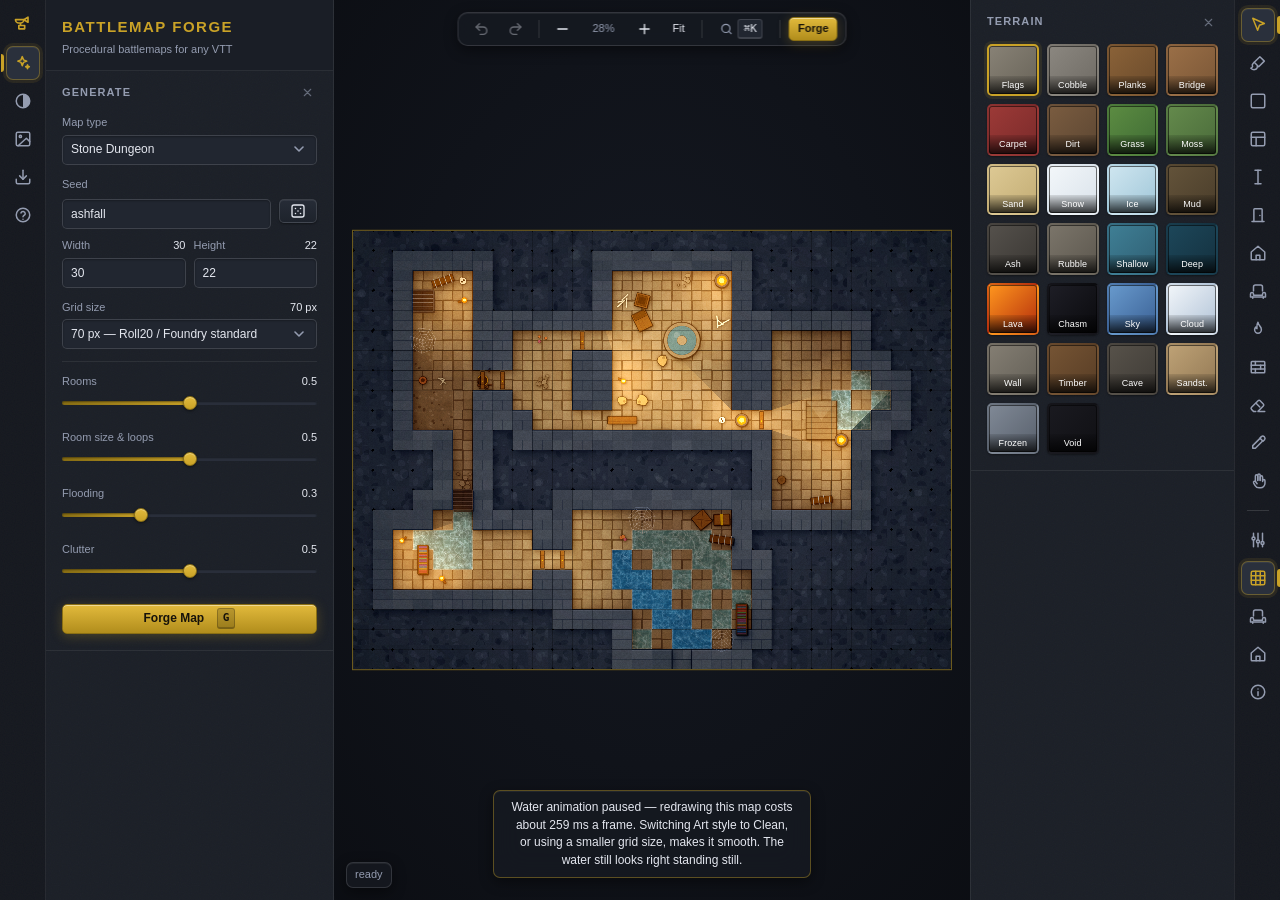
==== commit 2ef2e329: "Draw the icons, and make every command findable Two skills audited this and both put the same item a" ====
--- a/index.html
+++ b/index.html
@@ -11,12 +11,12 @@
 
   <!-- ============ LEFT PANEL ============ -->
   <nav class="rail" id="railLeft">
-    <div class="raillogo" title="Battlemap Forge">⚒</div>
-    <button data-side="left" data-panel="generate" title="Generate a map (G)">✦</button>
-    <button data-side="left" data-panel="appearance" title="Appearance &amp; lighting">◐</button>
-    <button data-side="left" data-panel="trace" title="Trace an existing map">🖼</button>
-    <button data-side="left" data-panel="export" title="Export">💾</button>
-    <button data-side="left" data-panel="help" title="Shortcuts &amp; VTT notes">?</button>
+    <div class="raillogo" title="Battlemap Forge" aria-hidden="true"><i data-icon="anvil"></i></div>
+    <button data-side="left" data-panel="generate" title="Generate a map (G)" aria-label="Generate a map (G)"><i data-icon="sparkles"></i></button>
+    <button data-side="left" data-panel="appearance" title="Appearance &amp; lighting" aria-label="Appearance &amp; lighting"><i data-icon="contrast"></i></button>
+    <button data-side="left" data-panel="trace" title="Trace an existing map" aria-label="Trace an existing map"><i data-icon="image"></i></button>
+    <button data-side="left" data-panel="export" title="Export" aria-label="Export"><i data-icon="save"></i></button>
+    <button data-side="left" data-panel="help" title="Shortcuts &amp; VTT notes" aria-label="Shortcuts &amp; VTT notes"><i data-icon="help"></i></button>
   </nav>
 
   <aside class="panel" id="leftPanel">
@@ -26,7 +26,7 @@
     </div>
 
     <section class="group" data-group="generate">
-      <h2>Generate <span class="chev" title="Close this panel">✕</span></h2>
+      <h2>Generate <button type="button" class="chev" title="Close this panel" aria-label="Close this panel"><i data-icon="x"></i></button></h2>
 
       <label class="field">
         <span>Map type</span>
@@ -38,7 +38,7 @@
       </label>
       <div class="row" style="margin:-6px 0 9px">
         <input type="text" id="seed" value="ashfall" spellcheck="false">
-        <button id="rerollSeed" class="sm" style="flex:0 0 38px" title="Random seed">🎲</button>
+        <button id="rerollSeed" class="sm" style="flex:0 0 38px" title="Random seed"><i data-icon="dice"></i></button>
       </div>
 
       <div class="row">
@@ -81,7 +81,7 @@
     </section>
 
     <section class="group" data-group="appearance">
-      <h2>Appearance <span class="chev" title="Close this panel">✕</span></h2>
+      <h2>Appearance <button type="button" class="chev" title="Close this panel" aria-label="Close this panel"><i data-icon="x"></i></button></h2>
       <label class="check"><input type="checkbox" id="optGrid" checked> Show grid</label>
       <div class="row">
         <label class="field"><span>Grid colour</span><input type="color" id="gridColor" value="#000000"></label>
@@ -116,7 +116,7 @@
     </section>
 
     <section class="group" data-group="trace">
-      <h2>Trace an existing map <span class="chev" title="Close this panel">✕</span></h2>
+      <h2>Trace an existing map <button type="button" class="chev" title="Close this panel" aria-label="Close this panel"><i data-icon="x"></i></button></h2>
       <p class="hint" style="margin-top:0">Load any map image (Czepeku, Patreon art, a scan) and paint walls over it, then export a Universal VTT with line-of-sight built in.</p>
       <input type="file" id="bgFile" accept="image/*" style="display:none">
       <div class="stack">
@@ -149,7 +149,7 @@
     </section>
 
     <section class="group" data-group="export">
-      <h2>Export <span class="chev" title="Close this panel">✕</span></h2>
+      <h2>Export <button type="button" class="chev" title="Close this panel" aria-label="Close this panel"><i data-icon="x"></i></button></h2>
       <label class="field"><span>Map name</span><input type="text" id="mapName" value="Untitled Map"></label>
       <label class="field">
         <span>Export resolution</span>
@@ -186,7 +186,7 @@
     </section>
 
     <section class="group" data-group="help">
-      <h2>Shortcuts &amp; VTT notes <span class="chev" title="Close this panel">✕</span></h2>
+      <h2>Shortcuts &amp; VTT notes <button type="button" class="chev" title="Close this panel" aria-label="Close this panel"><i data-icon="x"></i></button></h2>
       <p class="hint" style="margin-top:0">
         <kbd>G</kbd> forge &nbsp; <kbd>B</kbd> paint &nbsp; <kbd>P</kbd> prop &nbsp; <kbd>D</kbd> door &nbsp;
         <kbd>L</kbd> light &nbsp; <kbd>W</kbd> wall &nbsp; <kbd>E</kbd> erase &nbsp; <kbd>V</kbd>/<kbd>S</kbd> select &nbsp;
@@ -221,13 +221,16 @@
     <canvas id="view"></canvas>
 
     <div id="topbar">
-      <button id="undoBtn" class="sm" title="Undo (⌘Z)">↶</button>
-      <button id="redoBtn" class="sm" title="Redo (⇧⌘Z)">↷</button>
+      <button id="undoBtn" class="sm iconbtn" title="Undo (⌘Z)" aria-label="Undo (⌘Z)"><i data-icon="undo"></i></button>
+      <button id="redoBtn" class="sm iconbtn" title="Redo (⇧⌘Z)" aria-label="Redo (⇧⌘Z)"><i data-icon="redo"></i></button>
       <div class="sep"></div>
-      <button id="zoomOut" class="sm" title="Zoom out">−</button>
+      <button id="zoomOut" class="sm iconbtn" title="Zoom out" aria-label="Zoom out"><i data-icon="minus"></i></button>
       <div class="zoomval" id="zoomVal">100%</div>
-      <button id="zoomIn" class="sm" title="Zoom in">+</button>
+      <button id="zoomIn" class="sm iconbtn" title="Zoom in" aria-label="Zoom in"><i data-icon="plus"></i></button>
       <button id="fitBtn" class="sm" title="Fit to screen (F)">Fit</button>
+      <div class="sep"></div>
+      <button id="paletteBtn" class="sm palbtn" title="Search every command (⌘K)"
+              aria-label="Search every command"><i data-icon="search"></i><kbd>⌘K</kbd></button>
       <div class="sep"></div>
       <button id="quickGen" class="sm primary" title="Forge a new map (G)">Forge</button>
     </div>
@@ -241,7 +244,7 @@
   <!-- ============ RIGHT PANEL ============ -->
   <aside class="panel right" id="rightPanel">
     <section class="group" data-group="tools">
-      <h2>Tool options <span class="chev" title="Close this panel">✕</span></h2>
+      <h2>Tool options <button type="button" class="chev" title="Close this panel" aria-label="Close this panel"><i data-icon="x"></i></button></h2>
       <label class="field"><span>Brush size <b id="brushLbl">1</b></span>
         <input type="range" id="brushSize" min="1" max="12" step="1" value="1"></label>
       <label class="check"><input type="checkbox" id="brushRound"> Round brush</label>
@@ -255,14 +258,14 @@
     </section>
 
     <section class="group" data-group="prefabs">
-      <h2>Prefab rooms <span class="chev" title="Close this panel">✕</span></h2>
+      <h2>Prefab rooms <button type="button" class="chev" title="Close this panel" aria-label="Close this panel"><i data-icon="x"></i></button></h2>
       <input type="search" id="roomSearch" class="pickersearch" placeholder="Search rooms…" autocomplete="off">
       <div class="tabs" id="roomTabs"></div>
       <div class="roomgrid" id="roomGrid"></div>
       <div class="divider"></div>
       <div class="row">
-        <button id="roomRotate" class="sm" title="Turn the room 90° (R)">↻ Turn</button>
-        <button id="roomFlip" class="sm" title="Mirror the room (X)">⇄ Flip</button>
+        <button id="roomRotate" class="sm" title="Turn the room 90° (R)"><i data-icon="rotateCw"></i> Turn</button>
+        <button id="roomFlip" class="sm" title="Mirror the room (X)"><i data-icon="flipH"></i> Flip</button>
       </div>
       <p class="hint" id="roomOrient" style="margin:6px 0 0"></p>
       <label class="check" style="margin-top:8px"><input type="checkbox" id="roomConnect" checked>
@@ -284,12 +287,12 @@
       <div id="roomSelBox" class="roomsel">
         <div class="tformhead"><span id="roomSelName">Room</span></div>
         <div class="row">
-          <button id="selTurn" class="sm" title="Turn 90° (R)">↻ Turn</button>
-          <button id="selFlip" class="sm" title="Mirror (X)">⇄ Flip</button>
+          <button id="selTurn" class="sm" title="Turn 90° (R)"><i data-icon="rotateCw"></i> Turn</button>
+          <button id="selFlip" class="sm" title="Mirror (X)"><i data-icon="flipH"></i> Flip</button>
         </div>
         <div class="row" style="margin-top:6px">
-          <button id="selDupe" class="sm" title="Duplicate (D)">⧉ Copy</button>
-          <button id="selDelete" class="sm danger" title="Delete (⌫)">🗑 Delete</button>
+          <button id="selDupe" class="sm" title="Duplicate (D)"><i data-icon="copy"></i> Copy</button>
+          <button id="selDelete" class="sm danger" title="Delete (⌫)"><i data-icon="trash"></i> Delete</button>
         </div>
         <p class="hint" style="margin:7px 0 0">Drag the room on the map to move it. Lifting a
           room restores whatever it was covering.</p>
@@ -297,12 +300,12 @@
     </section>
 
     <section class="group" data-group="terrain">
-      <h2>Terrain <span class="chev" title="Close this panel">✕</span></h2>
+      <h2>Terrain <button type="button" class="chev" title="Close this panel" aria-label="Close this panel"><i data-icon="x"></i></button></h2>
       <div class="swatches" id="swatches"></div>
     </section>
 
     <section class="group" data-group="props">
-      <h2>Props <span class="chev" title="Close this panel">✕</span></h2>
+      <h2>Props <button type="button" class="chev" title="Close this panel" aria-label="Close this panel"><i data-icon="x"></i></button></h2>
       <input type="search" id="propSearch" class="pickersearch" placeholder="Search props…" autocomplete="off">
       <div class="tabs" id="propTabs"></div>
       <div class="propgrid" id="propGrid"></div>
@@ -320,8 +323,8 @@
         <label class="field"><span>Direction <b><span id="propRotLbl">0</span>°</b></span>
           <input type="range" id="propRot" min="0" max="359" step="1" value="0"></label>
         <div class="row" style="margin:-4px 0 9px">
-          <button class="sm" id="rotLeft" title="Rotate 15° left">↺ 15°</button>
-          <button class="sm" id="rotRight" title="Rotate 15° right">↻ 15°</button>
+          <button class="sm" id="rotLeft" title="Rotate 15° left"><i data-icon="rotateCcw"></i> 15°</button>
+          <button class="sm" id="rotRight" title="Rotate 15° right"><i data-icon="rotateCw"></i> 15°</button>
         </div>
         <label class="field"><span>Snap direction to</span>
           <select id="propSnap">
@@ -365,7 +368,7 @@
 
         <label class="check"><input type="checkbox" id="propSunk"> Under the water — draw below the surface</label>
         <label class="check"><input type="checkbox" id="propRandomRot" checked> Vary angle &amp; size when placing</label>
-        <button id="openPropEditor" class="wide sm" style="margin-top:8px">✎ Design your own prop…</button>
+        <button id="openPropEditor" class="wide sm" style="margin-top:8px"><i data-icon="pencil"></i> Design your own prop…</button>
         <p class="hint" id="tformHint" style="margin-top:2px">
           Applies to props you place next. Switch to the <b>Select</b> tool and click a prop
           to re-shape one already on the map.
@@ -374,7 +377,7 @@
     </section>
 
     <section class="group" data-group="stats">
-      <h2>Map info <span class="chev" title="Close this panel">✕</span></h2>
+      <h2>Map info <button type="button" class="chev" title="Close this panel" aria-label="Close this panel"><i data-icon="x"></i></button></h2>
       <p class="hint" id="statsBox" style="margin-top:0"></p>
       <button id="clearProps" class="wide sm">Clear all props</button>
       <button id="relight" class="wide sm" style="margin-top:6px">Rebuild lights from props</button>
@@ -383,26 +386,26 @@
 
   <nav class="rail right" id="railRight">
     <div class="railtools" id="toolGrid">
-      <button data-tool="select" class="active" title="Select — click a prop or room (V)">⬈</button>
-      <button data-tool="brush" title="Paint terrain (B)">🖌</button>
-      <button data-tool="rect" title="Rectangle of terrain (R)">▭</button>
-      <button data-tool="room" title="Room — floor + walls (O)">▦</button>
-      <button data-tool="edge" title="Partition — wall segments (K)">┃</button>
-      <button data-tool="door" title="Door (D)">🚪</button>
-      <button data-tool="stamp" title="Prefab room (M)">🏠</button>
-      <button data-tool="prop" title="Place prop (P)">🪑</button>
-      <button data-tool="light" title="Light source (L)">🔥</button>
-      <button data-tool="wall" title="Solid rock (W)">🧱</button>
-      <button data-tool="erase" title="Erase objects (E)">🧽</button>
-      <button data-tool="pick" title="Sample terrain (I)">💧</button>
-      <button data-tool="pan" title="Pan (H)">✋</button>
+      <button data-tool="select" class="active" title="Select — click a prop or room (V)" aria-label="Select — click a prop or room (V)"><i data-icon="cursor"></i></button>
+      <button data-tool="brush" title="Paint terrain (B)" aria-label="Paint terrain (B)"><i data-icon="brush"></i></button>
+      <button data-tool="rect" title="Rectangle of terrain (R)" aria-label="Rectangle of terrain (R)"><i data-icon="square"></i></button>
+      <button data-tool="room" title="Room — floor + walls (O)" aria-label="Room — floor + walls (O)"><i data-icon="room"></i></button>
+      <button data-tool="edge" title="Partition — wall segments (K)" aria-label="Partition — wall segments (K)"><i data-icon="partition"></i></button>
+      <button data-tool="door" title="Door (D)" aria-label="Door (D)"><i data-icon="door"></i></button>
+      <button data-tool="stamp" title="Prefab room (M)" aria-label="Prefab room (M)"><i data-icon="house"></i></button>
+      <button data-tool="prop" title="Place prop (P)" aria-label="Place prop (P)"><i data-icon="chair"></i></button>
+      <button data-tool="light" title="Light source (L)" aria-label="Light source (L)"><i data-icon="flame"></i></button>
+      <button data-tool="wall" title="Solid rock (W)" aria-label="Solid rock (W)"><i data-icon="bricks"></i></button>
+      <button data-tool="erase" title="Erase objects (E)" aria-label="Erase objects (E)"><i data-icon="eraser"></i></button>
+      <button data-tool="pick" title="Sample terrain (I)" aria-label="Sample terrain (I)"><i data-icon="pipette"></i></button>
+      <button data-tool="pan" title="Pan (H)" aria-label="Pan (H)"><i data-icon="hand"></i></button>
     </div>
     <div class="raildiv"></div>
-    <button data-side="right" data-panel="tools" title="Tool options">⚙</button>
-    <button data-side="right" data-panel="terrain" title="Terrain palette">▦</button>
-    <button data-side="right" data-panel="props" title="Props">🪑</button>
-    <button data-side="right" data-panel="prefabs" title="Prefab rooms">🏠</button>
-    <button data-side="right" data-panel="stats" title="Map info">ℹ</button>
+    <button data-side="right" data-panel="tools" title="Tool options" aria-label="Tool options"><i data-icon="sliders"></i></button>
+    <button data-side="right" data-panel="terrain" title="Terrain palette" aria-label="Terrain palette"><i data-icon="grid"></i></button>
+    <button data-side="right" data-panel="props" title="Props" aria-label="Props"><i data-icon="chair"></i></button>
+    <button data-side="right" data-panel="prefabs" title="Prefab rooms" aria-label="Prefab rooms"><i data-icon="house"></i></button>
+    <button data-side="right" data-panel="stats" title="Map info" aria-label="Map info"><i data-icon="info"></i></button>
   </nav>
 
   <!-- ============ PROP EDITOR ============ -->
@@ -411,8 +414,8 @@
       <strong>Prop Designer</strong>
       <span class="pehint">Draw in grid squares — the gold box is the prop's footprint</span>
       <span style="flex:1"></span>
-      <button id="peUndoBtn" class="sm" title="Undo (⌘Z)">↶</button>
-      <button id="peRedoBtn" class="sm" title="Redo (⇧⌘Z)">↷</button>
+      <button id="peUndoBtn" class="sm iconbtn" title="Undo (⌘Z)" aria-label="Undo (⌘Z)"><i data-icon="undo"></i></button>
+      <button id="peRedoBtn" class="sm iconbtn" title="Redo (⇧⌘Z)" aria-label="Redo (⇧⌘Z)"><i data-icon="redo"></i></button>
       <button id="peFitBtn" class="sm" title="Fit (F)">Fit</button>
       <button id="peSave" class="sm primary">Save prop</button>
       <button id="peClose" class="sm">Close</button>
@@ -421,15 +424,15 @@
     <div class="pebody">
       <div class="pecol left">
         <div class="petools" id="peTools">
-          <button data-petool="select" class="active" title="Select (V)"><span>⬈</span>Select</button>
-          <button data-petool="node" title="Direct select — edit points (A)"><span>⌁</span>Points</button>
-          <button data-petool="pen" title="Pen (P)"><span>✒</span>Pen</button>
-          <button data-petool="rect" title="Rectangle (M)"><span>▭</span>Rect</button>
-          <button data-petool="ellipse" title="Ellipse (L)"><span>◯</span>Ellipse</button>
-          <button data-petool="poly" title="Polygon (N)"><span>⬠</span>Polygon</button>
-          <button data-petool="star" title="Star (S)"><span>★</span>Star</button>
-          <button data-petool="line" title="Line (\)"><span>╱</span>Line</button>
-          <button data-petool="hand" title="Pan (H)"><span>✋</span>Pan</button>
+          <button data-petool="select" class="active" title="Select (V)"><i data-icon="cursor"></i>Select</button>
+          <button data-petool="node" title="Direct select — edit points (A)"><i data-icon="nodes"></i>Points</button>
+          <button data-petool="pen" title="Pen (P)"><i data-icon="pen"></i>Pen</button>
+          <button data-petool="rect" title="Rectangle (M)"><i data-icon="square"></i>Rect</button>
+          <button data-petool="ellipse" title="Ellipse (L)"><i data-icon="circle"></i>Ellipse</button>
+          <button data-petool="poly" title="Polygon (N)"><i data-icon="pentagon"></i>Polygon</button>
+          <button data-petool="star" title="Star (S)"><i data-icon="star"></i>Star</button>
+          <button data-petool="line" title="Line (\)"><i data-icon="line"></i>Line</button>
+          <button data-petool="hand" title="Pan (H)"><i data-icon="hand"></i>Pan</button>
         </div>
 
         <div class="pesection">
@@ -444,27 +447,27 @@
         <div class="pesection">
           <h4>Arrange</h4>
           <div class="pegrid4">
-            <button data-arrange="front" class="sm" title="Bring to front">⤒</button>
-            <button data-arrange="forward" class="sm" title="Forward (])">↑</button>
-            <button data-arrange="backward" class="sm" title="Backward ([)">↓</button>
-            <button data-arrange="back" class="sm" title="Send to back">⤓</button>
+            <button data-arrange="front" class="sm" title="Bring to front" aria-label="Bring to front"><i data-icon="toFront"></i></button>
+            <button data-arrange="forward" class="sm" title="Forward (])" aria-label="Forward (])"><i data-icon="up"></i></button>
+            <button data-arrange="backward" class="sm" title="Backward ([)" aria-label="Backward ([)"><i data-icon="down"></i></button>
+            <button data-arrange="back" class="sm" title="Send to back" aria-label="Send to back"><i data-icon="toBack"></i></button>
           </div>
           <h4 style="margin-top:10px">Align</h4>
           <div class="pegrid3">
-            <button data-align="left" class="sm">⇤</button>
-            <button data-align="hcenter" class="sm">↔</button>
-            <button data-align="right" class="sm">⇥</button>
-            <button data-align="top" class="sm">⇡</button>
-            <button data-align="vcenter" class="sm">↕</button>
-            <button data-align="bottom" class="sm">⇣</button>
+            <button data-align="left" class="sm iconbtn" title="Align left edges" aria-label="Align left edges"><i data-icon="alignLeft"></i></button>
+            <button data-align="hcenter" class="sm iconbtn" title="Align horizontal centres" aria-label="Align horizontal centres"><i data-icon="alignCenterH"></i></button>
+            <button data-align="right" class="sm iconbtn" title="Align right edges" aria-label="Align right edges"><i data-icon="alignRight"></i></button>
+            <button data-align="top" class="sm iconbtn" title="Align top edges" aria-label="Align top edges"><i data-icon="alignTop"></i></button>
+            <button data-align="vcenter" class="sm iconbtn" title="Align vertical centres" aria-label="Align vertical centres"><i data-icon="alignCenterV"></i></button>
+            <button data-align="bottom" class="sm iconbtn" title="Align bottom edges" aria-label="Align bottom edges"><i data-icon="alignBottom"></i></button>
           </div>
           <p class="hint" style="margin:6px 0 0">With one shape selected, aligns to the footprint.</p>
           <h4 style="margin-top:10px">Transform</h4>
           <div class="pegrid4">
-            <button data-flip="h" class="sm" title="Flip horizontal">⇄</button>
-            <button data-flip="v" class="sm" title="Flip vertical">⇅</button>
-            <button data-rot="-15" class="sm" title="Rotate -15°">↺</button>
-            <button data-rot="15" class="sm" title="Rotate 15°">↻</button>
+            <button data-flip="h" class="sm" title="Flip horizontal" aria-label="Flip horizontal"><i data-icon="flipH"></i></button>
+            <button data-flip="v" class="sm" title="Flip vertical" aria-label="Flip vertical"><i data-icon="flipV"></i></button>
+            <button data-rot="-15" class="sm" title="Rotate -15°" aria-label="Rotate -15°"><i data-icon="rotateCcw"></i></button>
+            <button data-rot="15" class="sm" title="Rotate 15°" aria-label="Rotate 15°"><i data-icon="rotateCw"></i></button>
           </div>
           <div class="row" style="margin-top:6px">
             <button id="peDup" class="sm">Duplicate</button>
@@ -580,10 +583,12 @@
 <script src="js/exporters.js"></script>
 <script src="js/autotrace.js"></script>
 <script src="js/svgimport.js"></script>
+<script src="js/icons.js"></script>
 <script src="js/customprops.js"></script>
 <script src="js/propeditor.js"></script>
 <script src="js/tooltip.js"></script>
 <script src="js/rangefill.js"></script>
 <script src="js/app.js"></script>
+<script src="js/palette.js"></script>
 </body>
 </html>
--- a/css/style.css
+++ b/css/style.css
@@ -6,68 +6,141 @@
    Every value below comes from a scale. Nothing is eyeballed. */
 
 :root {
-  /* Surfaces climb toward the viewer. In a dark interface depth reads as
-     light, not as shadow, so each step up is a lighter grey rather than a
-     bigger drop shadow. */
-  --bg:        #0f1116;
-  --surface-0: #14171e;
-  --surface-1: #1a1e26;
-  --surface-2: #212630;
-  --surface-3: #2a303c;
-  --surface-4: #343b4a;
+  /* ============================================================
+     LAYER 1 — PRIMITIVES. Raw values with no opinion about use.
+     Nothing outside this block should contain a literal colour.
+     ============================================================ */
+  --grey-1000: #0b0d12;
+  --grey-950:  #0f1116;
+  --grey-900:  #14171e;
+  --grey-850:  #1a1e26;
+  --grey-800:  #212630;
+  --grey-700:  #2a303c;
+  --grey-600:  #343b4a;
+  --grey-300:  #949cb0;
+  --grey-100:  #e4e7ef;
+
+  --gold-300: #eec44a;
+  --gold-400: #e2ba3c;
+  --gold-500: #c9a227;
+  --gold-600: #b18d1c;
+  --gold-700: #8a6f14;
+  --gold-950: #17130a;
+
+  --red-400: #e79383;
+  --red-500: #d0563f;
+  --blue-300: #7fb3d5;
+
+  --white-04: rgba(255, 255, 255, .04);
+  --white-06: rgba(255, 255, 255, .06);
+  --white-07: rgba(255, 255, 255, .07);
+  --white-13: rgba(255, 255, 255, .13);
+  --white-20: rgba(255, 255, 255, .20);
+  --black-28: rgba(0, 0, 0, .28);
+  --black-40: rgba(0, 0, 0, .40);
+
+  --space-1: 4px;  --space-2: 8px;  --space-3: 12px;
+  --space-4: 16px; --space-5: 24px;
+
+  --size-micro: 9px; --size-xs: 11px; --size-sm: 12px;
+  --size-md: 13px;   --size-lg: 15px; --size-xl: 17px;
+
+  --round-xs: 3px; --round-sm: 5px; --round-md: 7px; --round-lg: 10px;
+
+  /* ============================================================
+     LAYER 2 — SEMANTIC. What a value is *for*. Swapping the
+     primitives above re-themes the whole application from here.
+     ============================================================ */
+  --bg:        var(--grey-950);
+  --surface-0: var(--grey-900);   /* rails */
+  --surface-1: var(--grey-850);   /* panels */
+  --surface-2: var(--grey-800);   /* fields, cells */
+  --surface-3: var(--grey-700);   /* hover */
+  --surface-4: var(--grey-600);   /* pressed */
 
   /* Hairlines are translucent white, so an edge looks like light catching it
      rather than a grey line drawn on top. */
-  --line:        rgba(255, 255, 255, .07);
-  --line-strong: rgba(255, 255, 255, .13);
-  --bevel:       rgba(255, 255, 255, .06);
-
-  --text:  #e4e7ef;
-  --muted: #949cb0;
-
-  --accent:      #c9a227;
-  --accent-hi:   #e2ba3c;
-  --accent-lo:   #8a6f14;
+  --line:        var(--white-07);
+  --line-strong: var(--white-13);
+  --bevel:       var(--white-06);
+
+  --text:  var(--grey-100);
+  --muted: var(--grey-300);
+
+  --accent:      var(--gold-500);
+  --accent-hi:   var(--gold-400);
+  --accent-lo:   var(--gold-700);
   --accent-dim:  rgba(201, 162, 39, .40);
   --accent-wash: rgba(201, 162, 39, .10);
-  --accent-ink:  #17130a;
-  --accent-2:    #7fb3d5;
-
-  --danger:      #d0563f;
-  --danger-hi:   #e79383;
+  --accent-ink:  var(--gold-950);
+  --accent-2:    var(--blue-300);
+  --focus:       var(--blue-300);
+  --focus-wash:  rgba(127, 179, 213, .18);
+
+  --danger:      var(--red-500);
+  --danger-hi:   var(--red-400);
   --danger-wash: rgba(208, 86, 63, .16);
 
-  /* 4/8 grid. A dense tool lives in the low end of it. */
-  --s1: 4px; --s2: 8px; --s3: 12px; --s4: 16px; --s5: 24px;
-
-  /* Six sizes, no more: overlay caption, label, control, body, icon, mark. */
-  --fs-micro: 9px;
-  --fs-xs:   11px;
-  --fs-sm:   12px;
-  --fs-md:   13px;
-  --fs-lg:   15px;
-  --fs-xl:   17px;
-
-  /* A child's corner is always tighter than its parent's. */
-  --r-xs:  3px;
-  --r-sm:  5px;
-  --r-md:  7px;
-  --r-lg: 10px;
+  --s1: var(--space-1); --s2: var(--space-2); --s3: var(--space-3);
+  --s4: var(--space-4); --s5: var(--space-5);
+
+  --fs-micro: var(--size-micro); --fs-xs: var(--size-xs); --fs-sm: var(--size-sm);
+  --fs-md: var(--size-md);       --fs-lg: var(--size-lg); --fs-xl: var(--size-xl);
+
+  --r-xs: var(--round-xs); --r-sm: var(--round-sm);
+  --r-md: var(--round-md); --r-lg: var(--round-lg);
   --radius: var(--r-md);
 
-  --sh-1: 0 1px 2px rgba(0, 0, 0, .40);
+  --sh-1: 0 1px 2px var(--black-40);
   --sh-2: 0 4px 14px rgba(0, 0, 0, .45);
   --sh-3: 0 14px 38px rgba(0, 0, 0, .55);
+  --sh-inset: inset 0 1px 2px var(--black-28);
 
   /* Enters fast and lands gently. */
   --ease: cubic-bezier(.2, .8, .3, 1);
-  --t-fast: 110ms;
-  --t-mid: 180ms;
+  --t-fast: 150ms;
+  --t-mid: 220ms;
 
   /* Barely-there grain. Large flat fills read as plastic without it; at 3%
      you cannot see it directly, only notice its absence. */
   --grain: url("data:image/svg+xml,%3Csvg xmlns='http://www.w3.org/2000/svg' width='140' height='140'%3E%3Cfilter id='g'%3E%3CfeTurbulence type='fractalNoise' baseFrequency='.9' numOctaves='2' stitchTiles='stitch'/%3E%3C/filter%3E%3Crect width='140' height='140' filter='url(%23g)' opacity='.03'/%3E%3C/svg%3E");
-}
+
+  /* ============================================================
+     LAYER 3 — COMPONENT. One place to retune a component without
+     touching the semantic layer every other component shares.
+     ============================================================ */
+  --btn-h: 30px;
+  --btn-h-sm: 24px;
+  --btn-bg: linear-gradient(180deg, #262c37, #1e232c);
+  --btn-bg-hover: linear-gradient(180deg, #303744, #262c37);
+  --btn-border: var(--line-strong);
+  --btn-border-hover: var(--white-20);
+  --btn-shadow: inset 0 1px 0 var(--bevel), var(--sh-1);
+
+  --btn-primary-bg: linear-gradient(180deg, var(--gold-400), var(--gold-600));
+  --btn-primary-bg-hover: linear-gradient(180deg, var(--gold-300), #c09b24);
+  --btn-primary-shadow: inset 0 1px 0 rgba(255, 255, 255, .45), 0 2px 12px rgba(201, 162, 39, .28);
+
+  --field-bg: var(--surface-2);
+  --field-border: var(--line-strong);
+  --field-shadow: var(--sh-inset);
+
+  --rail-w: 46px;
+  --rail-btn: 34px;
+  --rail-icon: 18px;
+  --rail-bg: var(--surface-0);
+
+  --cell-bg: var(--surface-2);
+  --cell-bg-hover: var(--surface-3);
+  --cell-ring: 0 0 0 3px var(--accent-wash);
+
+  --glass-bg: rgba(22, 26, 33, .82);
+  --glass-blur: blur(14px) saturate(1.3);
+
+  --icon-size: 16px;
+  --icon-stroke: 2;
+}
+
 
 * { box-sizing: border-box; }
 
@@ -84,15 +157,15 @@
 /* One focus ring for the whole app, in the cool secondary so it never reads
    as "selected" — gold already means that. */
 :focus-visible {
-  outline: 2px solid var(--accent-2);
+  outline: 2px solid var(--focus);
   outline-offset: 2px;
 }
 
 /* ---------- icon rails ---------- */
 
 .rail {
-  width: 46px; flex: none;
-  background: var(--grain), var(--surface-0);
+  width: var(--rail-w); flex: none;
+  background: var(--grain), var(--rail-bg);
   border-right: 1px solid var(--line);
   display: flex; flex-direction: column; align-items: center;
   gap: var(--s1); padding: var(--s2) 0; overflow-y: auto; z-index: 6;
@@ -102,7 +175,8 @@
 .rail > button,
 .railtools button {
   position: relative;
-  width: 34px; height: 34px; flex: none; padding: 0;
+  width: var(--rail-btn); height: var(--rail-btn); flex: none; padding: 0;
+  display: grid; place-items: center;
   font-size: var(--fs-lg); line-height: 1; color: var(--muted);
   background: transparent; border: 1px solid transparent;
   border-radius: var(--r-md); box-shadow: none;
@@ -200,11 +274,11 @@
 
 input[type=text], input[type=number], select, textarea {
   width: 100%; height: 30px;
-  background: var(--surface-2); color: var(--text);
-  border: 1px solid var(--line-strong); border-radius: var(--r-sm);
+  background: var(--field-bg); color: var(--text);
+  border: 1px solid var(--field-border); border-radius: var(--r-sm);
   padding: 0 var(--s2); font: inherit; font-size: var(--fs-sm);
   /* recessed, so an input never looks like a button */
-  box-shadow: inset 0 1px 2px rgba(0, 0, 0, .28);
+  box-shadow: var(--field-shadow);
   transition: border-color var(--t-fast) var(--ease), box-shadow var(--t-fast) var(--ease);
 }
 textarea { height: auto; padding: var(--s2); }
@@ -286,39 +360,39 @@
    it catches light from above like a physical key. Heights come from one
    scale (24 / 30) shared with the inputs above. */
 button, .btn {
-  height: 30px;
-  background: linear-gradient(180deg, #262c37, #1e232c);
-  color: var(--text); border: 1px solid var(--line-strong);
+  height: var(--btn-h);
+  background: var(--btn-bg);
+  color: var(--text); border: 1px solid var(--btn-border);
   border-radius: var(--r-sm); padding: 0 var(--s3);
   font: inherit; font-size: var(--fs-sm);
   cursor: pointer; text-align: center; white-space: nowrap;
-  box-shadow: inset 0 1px 0 var(--bevel), var(--sh-1);
+  box-shadow: var(--btn-shadow);
   transition: background var(--t-fast) var(--ease),
               border-color var(--t-fast) var(--ease),
               transform var(--t-fast) var(--ease),
               box-shadow var(--t-fast) var(--ease);
 }
 button:hover, .btn:hover {
-  background: linear-gradient(180deg, #303744, #262c37);
-  border-color: rgba(255, 255, 255, .2);
+  background: var(--btn-bg-hover);
+  border-color: var(--btn-border-hover);
 }
 button:active { transform: translateY(1px); box-shadow: inset 0 1px 3px rgba(0, 0, 0, .4); }
 
 button.primary {
-  background: linear-gradient(180deg, var(--accent-hi), #b18d1c);
+  background: var(--btn-primary-bg);
   border-color: var(--accent-lo); color: var(--accent-ink); font-weight: 600;
   /* the shadow is tinted with the button's own colour, so the glow belongs
      to the gold rather than sitting under it as grey haze */
-  box-shadow: inset 0 1px 0 rgba(255, 255, 255, .45), 0 2px 12px rgba(201, 162, 39, .28);
+  box-shadow: var(--btn-primary-shadow);
 }
 button.primary:hover {
-  background: linear-gradient(180deg, #eec44a, #c09b24);
+  background: var(--btn-primary-bg-hover);
   box-shadow: inset 0 1px 0 rgba(255, 255, 255, .5), 0 3px 18px rgba(201, 162, 39, .4);
 }
 button.wide { width: 100%; }
-button.sm { height: 24px; padding: 0 var(--s2); font-size: var(--fs-xs); }
+button.sm { height: var(--btn-h-sm); padding: 0 var(--s2); font-size: var(--fs-xs); }
 button:disabled { opacity: .4; cursor: not-allowed; box-shadow: none; }
-button:disabled:hover { background: linear-gradient(180deg, #262c37, #1e232c); }
+button:disabled:hover { background: var(--btn-bg); }
 
 button.danger { border-color: rgba(208, 86, 63, .45); color: var(--danger-hi); }
 button.danger:hover {
@@ -367,7 +441,7 @@
    others: recessed tile, gold ring when chosen, lift on hover. */
 .roomgrid { display: grid; grid-template-columns: repeat(2, 1fr); gap: var(--s2); }
 .roomcell, .propcell, .pelibcell {
-  background: var(--surface-2); border: 2px solid transparent;
+  background: var(--cell-bg); border: 2px solid transparent;
   border-radius: var(--r-md); cursor: pointer;
   transition: background var(--t-fast) var(--ease),
               border-color var(--t-fast) var(--ease),
@@ -448,11 +522,11 @@
 /* Everything that floats over the map shares one material: blurred dark
    glass, a lit top edge, and the same corner. */
 #topbar, .floatbar, #statusbar, .toast, .tooltip, .pestatus, .petoast {
-  background: rgba(22, 26, 33, .82);
+  background: var(--glass-bg);
   border: 1px solid var(--line-strong);
   box-shadow: inset 0 1px 0 var(--bevel), var(--sh-2);
-  backdrop-filter: blur(14px) saturate(1.3);
-  -webkit-backdrop-filter: blur(14px) saturate(1.3);
+  backdrop-filter: var(--glass-blur);
+  -webkit-backdrop-filter: var(--glass-blur);
 }
 
 #topbar {
@@ -697,3 +771,92 @@
 .variants > button:hover { border-color: var(--line-strong); transform: translateY(-1px); }
 .variants > button.active { border-color: var(--accent); box-shadow: 0 0 0 3px var(--accent-wash); }
 .variants > button canvas { display: block; width: 30px; height: 30px; }
+
+/* ---------- line icons ---------- */
+
+/* The icon inherits the button's colour and sits on the text baseline grid,
+   so one rule keeps every icon in the application optically the same weight. */
+[data-icon] { display: inline-flex; flex: none; }
+.ico-svg {
+  width: var(--icon-size); height: var(--icon-size);
+  display: block; stroke-width: var(--icon-stroke);
+  /* the stroke should not thicken when a parent scales the icon */
+  vector-effect: non-scaling-stroke;
+}
+.rail > button .ico-svg,
+.railtools button .ico-svg { width: var(--rail-icon); height: var(--rail-icon); }
+.raillogo .ico-svg { width: 20px; height: 20px; }
+.toolgrid button .ico-svg,
+.petools button .ico-svg { width: 18px; height: 18px; }
+.floatbar button .ico-svg { width: 15px; height: 15px; }
+.peeye .ico-svg { width: 13px; height: 13px; }
+
+/* A button carrying both an icon and a word needs them locked together, or
+   the pair drifts apart as the label length changes. */
+button, .btn { display: inline-flex; align-items: center; justify-content: center; gap: 6px; }
+.toolgrid button, .petools button { flex-direction: column; gap: var(--s1); }
+
+/* the close control in a section header is a real button now, not a glyph */
+button.chev {
+  height: 20px; width: 20px; padding: 0; gap: 0;
+  background: transparent; border-color: transparent; box-shadow: none;
+  color: var(--muted); opacity: .6; border-radius: var(--r-xs);
+}
+button.chev .ico-svg { width: 13px; height: 13px; }
+section.group > h2:hover .chev { opacity: 1; color: var(--text); }
+button.chev:hover { background: var(--surface-3); border-color: var(--line-strong); opacity: 1; }
+
+#topbar button.iconbtn { width: 30px; padding: 0; gap: 0; }
+#topbar button.palbtn { gap: var(--s1); padding: 0 var(--s2); color: var(--muted); }
+#topbar button.palbtn:hover { color: var(--text); }
+#topbar button.palbtn .ico-svg { width: 14px; height: 14px; }
+
+/* ---------- command palette ---------- */
+
+#palette { position: fixed; inset: 0; z-index: 400; display: none; }
+#palette.on { display: block; }
+.palscrim {
+  position: absolute; inset: 0;
+  background: rgba(6, 8, 12, .55);
+  backdrop-filter: blur(3px); -webkit-backdrop-filter: blur(3px);
+}
+.palbox {
+  position: absolute; top: 14vh; left: 50%; transform: translateX(-50%);
+  width: min(560px, calc(100vw - var(--s5) * 2));
+  background: var(--surface-1); border: 1px solid var(--line-strong);
+  border-radius: var(--r-lg); box-shadow: inset 0 1px 0 var(--bevel), var(--sh-3);
+  overflow: hidden;
+}
+.palsearch {
+  display: flex; align-items: center; gap: var(--s3);
+  padding: 0 var(--s3); height: 48px;
+  border-bottom: 1px solid var(--line); color: var(--muted);
+}
+.palsearch .ico-svg { width: 17px; height: 17px; }
+.palsearch input {
+  flex: 1; height: 100%; min-width: 0;
+  background: none; border: none; box-shadow: none; padding: 0;
+  color: var(--text); font: inherit; font-size: var(--fs-lg);
+}
+.palsearch input:focus { outline: none; box-shadow: none; }
+.palsearch input::placeholder { color: var(--muted); }
+
+.pallist { max-height: min(52vh, 440px); overflow-y: auto; padding: var(--s1); }
+.palrow {
+  display: flex; align-items: center; gap: var(--s3);
+  padding: 0 var(--s2); height: 34px; border-radius: var(--r-sm);
+  cursor: pointer; color: var(--text); font-size: var(--fs-sm);
+}
+/* One highlight, driven by the keyboard. A separate CSS :hover state would
+   let the pointer and the arrow keys disagree about what Enter will run. */
+.palrow.sel { background: var(--surface-3); box-shadow: inset 0 1px 0 var(--bevel); }
+.palrow.sel .palgroup { color: var(--accent); border-color: var(--accent-dim); }
+.palgroup {
+  flex: none; width: 66px; text-align: center;
+  font-size: var(--fs-micro); letter-spacing: .04em; text-transform: uppercase;
+  color: var(--muted); border: 1px solid var(--line); border-radius: 999px;
+  padding: 2px 0;
+}
+.palname { flex: 1; min-width: 0; overflow: hidden; text-overflow: ellipsis; white-space: nowrap; }
+.palrow kbd { flex: none; }
+.palempty { color: var(--muted); font-size: var(--fs-sm); padding: var(--s3) var(--s2); margin: 0; }
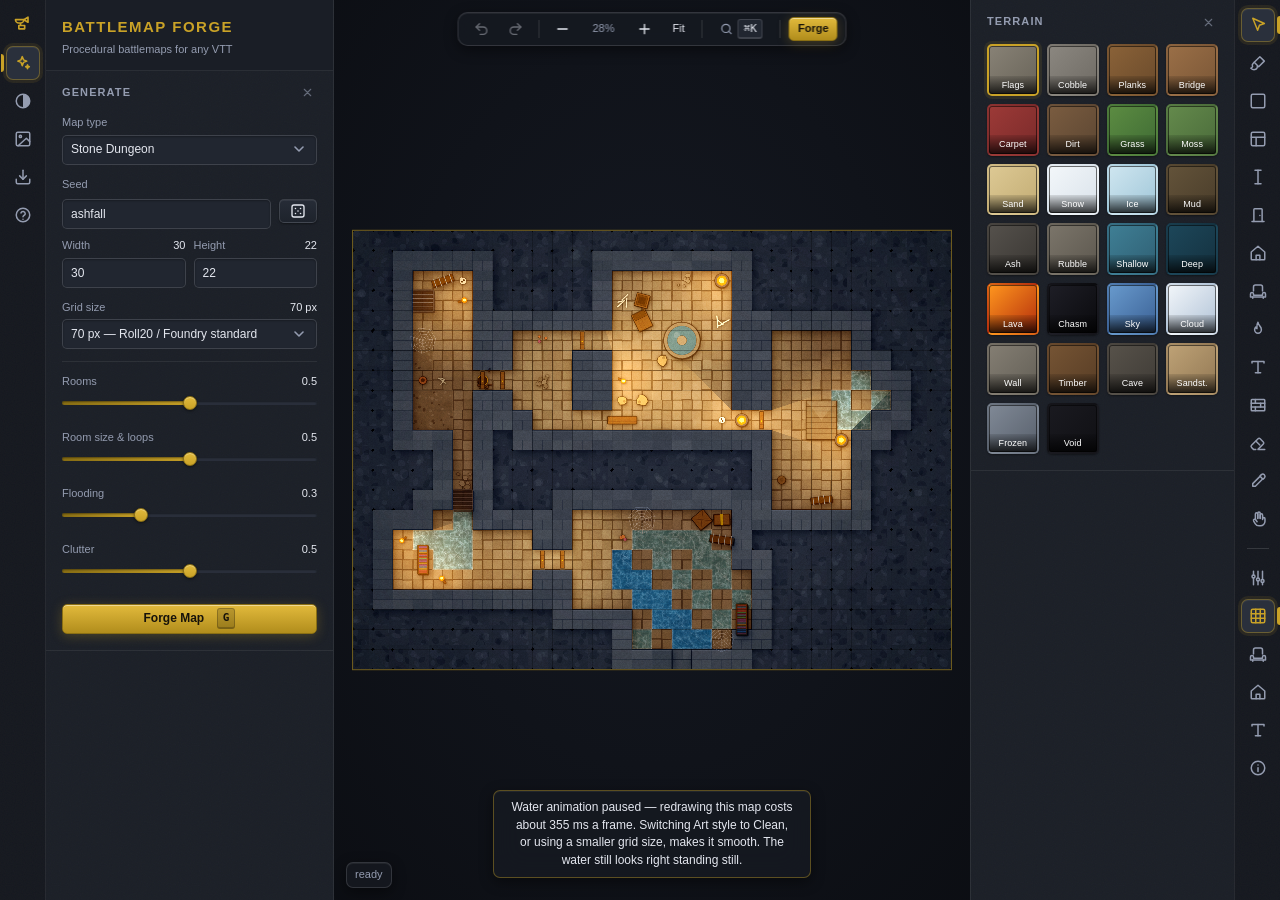
==== commit 76612bba: "Give the map a sky, a name and a choice of lattice Four things Inkarnate does that this could not.  " ====
--- a/index.html
+++ b/index.html
@@ -83,11 +83,28 @@
     <section class="group" data-group="appearance">
       <h2>Appearance <button type="button" class="chev" title="Close this panel" aria-label="Close this panel"><i data-icon="x"></i></button></h2>
       <label class="check"><input type="checkbox" id="optGrid" checked> Show grid</label>
+      <label class="field"><span>Grid shape</span>
+        <select id="gridType">
+          <option value="square" selected>Square — 5 ft</option>
+          <option value="hexV">Hex — pointy top</option>
+          <option value="hexH">Hex — flat top</option>
+          <option value="iso">Isometric diamond</option>
+        </select></label>
       <div class="row">
         <label class="field"><span>Grid colour</span><input type="color" id="gridColor" value="#000000"></label>
         <label class="field"><span>Opacity <b id="gridAlphaLbl">0.28</b></span>
           <input type="range" id="gridAlpha" min="0" max="1" step="0.02" value="0.28"></label>
       </div>
+      <div class="row">
+        <label class="field"><span>Line weight <b id="gridWeightLbl">1.0</b></span>
+          <input type="range" id="gridWeight" min="0.5" max="4" step="0.1" value="1"></label>
+        <label class="field"><span>Nudge X <b id="gridOffXLbl">0.00</b></span>
+          <input type="range" id="gridOffX" min="-1" max="1" step="0.02" value="0"></label>
+      </div>
+      <label class="field"><span>Nudge Y <b id="gridOffYLbl">0.00</b></span>
+        <input type="range" id="gridOffY" min="-1" max="1" step="0.02" value="0"></label>
+      <label class="check"><input type="checkbox" id="gridRelief"> Relief line — keeps the grid readable over any art</label>
+      <p class="hint" id="gridNote"></p>
       <label class="field"><span>Art style</span>
         <select id="optStyle">
           <option value="painted" selected>Painted — warm interiors, grain, graded</option>
@@ -108,6 +125,28 @@
       <p class="hint">Exports are still images, so the current shows as caustics, streaks and
         cracked crust rather than motion. The preview animates so you can aim the flow.
         Lava creeps at a fraction of the water speed, the way molten rock should.</p>
+      <div class="divider"></div>
+
+      <h3 class="subhead">Weather &amp; time of day</h3>
+      <label class="field"><span>Atmosphere</span><select id="atmosPreset"></select></label>
+      <p class="hint" id="atmosNote" style="margin-top:4px"></p>
+      <label class="field"><span>Strength <b id="atmosAmountLbl">1.00</b></span>
+        <input type="range" id="atmosAmount" min="0" max="1.5" step="0.05" value="1"></label>
+      <div class="row">
+        <label class="field"><span>Saturation <b id="atmosSatLbl">1.00</b></span>
+          <input type="range" id="atmosSat" min="0" max="2" step="0.05" value="1"></label>
+        <label class="field"><span>Contrast <b id="atmosContrastLbl">1.00</b></span>
+          <input type="range" id="atmosContrast" min="0.5" max="1.8" step="0.05" value="1"></label>
+      </div>
+      <div class="row">
+        <label class="field"><span>Warmth <b id="atmosWarmLbl">0.00</b></span>
+          <input type="range" id="atmosWarm" min="-1" max="1" step="0.05" value="0"></label>
+        <label class="field"><span>Haze <b id="atmosFadeLbl">0.00</b></span>
+          <input type="range" id="atmosFade" min="0" max="0.6" step="0.02" value="0"></label>
+      </div>
+      <p class="hint">Weather is seeded from the map, so the same storm falls in the same
+        places every time you export. It is painted into the image — a VTT that lights the
+        scene itself will still light it through the fog.</p>
       <div class="divider"></div>
 
       <label class="check"><input type="checkbox" id="optVignette" checked> Vignette</label>
@@ -189,7 +228,8 @@
       <h2>Shortcuts &amp; VTT notes <button type="button" class="chev" title="Close this panel" aria-label="Close this panel"><i data-icon="x"></i></button></h2>
       <p class="hint" style="margin-top:0">
         <kbd>G</kbd> forge &nbsp; <kbd>B</kbd> paint &nbsp; <kbd>P</kbd> prop &nbsp; <kbd>D</kbd> door &nbsp;
-        <kbd>L</kbd> light &nbsp; <kbd>W</kbd> wall &nbsp; <kbd>E</kbd> erase &nbsp; <kbd>V</kbd>/<kbd>S</kbd> select &nbsp;
+        <kbd>L</kbd> light &nbsp; <kbd>W</kbd> wall &nbsp; <kbd>T</kbd> label &nbsp;
+        <kbd>E</kbd> erase &nbsp; <kbd>V</kbd>/<kbd>S</kbd> select &nbsp;
         <kbd>H</kbd> pan<br>
         <kbd>[</kbd> <kbd>]</kbd> brush size &nbsp; <kbd>⌘Z</kbd> undo &nbsp; <kbd>⇧⌘Z</kbd> redo &nbsp;
         <kbd>F</kbd> fit &nbsp; <kbd>0</kbd> 100%<br>
@@ -202,6 +242,11 @@
         re-shape it live.<br>
         <kbd>Q</kbd> <kbd>E</kbd> turn &nbsp; <kbd>+</kbd> <kbd>−</kbd> resize &nbsp;
         <kbd>⌫</kbd> delete &nbsp; <kbd>esc</kbd> deselect
+      </p>
+      <p class="hint">
+        <b>With a label selected</b>, drag to move it and edit it live in the Labels panel.
+        <kbd>Q</kbd> <kbd>E</kbd> turn &nbsp; <kbd>+</kbd> <kbd>−</kbd> resize &nbsp;
+        <kbd>D</kbd> duplicate &nbsp; <kbd>⌫</kbd> delete
       </p>
       <div class="divider"></div>
       <p class="hint" style="margin-top:0">
@@ -368,12 +413,81 @@
 
         <label class="check"><input type="checkbox" id="propSunk"> Under the water — draw below the surface</label>
         <label class="check"><input type="checkbox" id="propRandomRot" checked> Vary angle &amp; size when placing</label>
+        <label class="check"><input type="checkbox" id="propRandomFlip"> Mirror at random when placing</label>
+        <div class="divider"></div>
+        <label class="field"><span>Placing</span>
+          <select id="propPlaceMode">
+            <option value="one" selected>One per click</option>
+            <option value="many">Many — drag to lay a trail</option>
+            <option value="scatter">Scatter — drag to sow an area</option>
+          </select></label>
+        <div id="propScatterBox" style="display:none">
+          <div class="row">
+            <label class="field"><span>Area <b><span id="propAreaLbl">1.5</span> sq</b></span>
+              <input type="range" id="propArea" min="0.5" max="8" step="0.25" value="1.5"></label>
+            <label class="field"><span>Density <b id="propDensityLbl">0.5</b></span>
+              <input type="range" id="propDensity" min="0.05" max="1" step="0.05" value="0.5"></label>
+          </div>
+          <p class="hint" id="propPlaceHint" style="margin-top:2px"></p>
+        </div>
         <button id="openPropEditor" class="wide sm" style="margin-top:8px"><i data-icon="pencil"></i> Design your own prop…</button>
         <p class="hint" id="tformHint" style="margin-top:2px">
           Applies to props you place next. Switch to the <b>Select</b> tool and click a prop
           to re-shape one already on the map.
         </p>
       </div>
+    </section>
+
+    <section class="group" data-group="labels">
+      <h2>Labels <button type="button" class="chev" title="Close this panel" aria-label="Close this panel"><i data-icon="x"></i></button></h2>
+      <p class="hint" id="labelHint" style="margin-top:0">Pick the Label tool and click the map to
+        write on it. Click an existing label with Select or Label to edit it.</p>
+      <label class="field"><span>Text</span>
+        <textarea id="lblText" rows="2" spellcheck="false">Label</textarea></label>
+      <div class="row">
+        <label class="field"><span>Font</span><select id="lblFont"></select></label>
+        <label class="field"><span>Size <b><span id="lblSizeLbl">1.00</span>×</b></span>
+          <input type="range" id="lblSize" min="0.2" max="8" step="0.05" value="1"></label>
+      </div>
+      <div class="row">
+        <label class="check"><input type="checkbox" id="lblBold"> Bold</label>
+        <label class="check"><input type="checkbox" id="lblItalic"> Italic</label>
+      </div>
+      <div class="row">
+        <label class="field"><span>Colour</span><input type="color" id="lblColor" value="#f4ead6"></label>
+        <label class="field"><span>Outline</span><input type="color" id="lblOutline" value="#1a1410"></label>
+      </div>
+      <label class="field"><span>Outline width <b id="lblOutlineWLbl">0.14</b></span>
+        <input type="range" id="lblOutlineW" min="0" max="0.4" step="0.01" value="0.14"></label>
+      <label class="check"><input type="checkbox" id="lblShadow" checked> Drop shadow</label>
+      <div class="row">
+        <label class="field"><span>Tracking <b id="lblLetterLbl">0.08</b></span>
+          <input type="range" id="lblLetter" min="-0.1" max="0.6" step="0.01" value="0.08"></label>
+        <label class="field"><span>Line height <b id="lblLineHLbl">1.25</b></span>
+          <input type="range" id="lblLineH" min="0.8" max="2.5" step="0.05" value="1.25"></label>
+      </div>
+      <label class="field"><span>Alignment</span>
+        <select id="lblAlign">
+          <option value="left">Left</option>
+          <option value="center" selected>Centre</option>
+          <option value="right">Right</option>
+        </select></label>
+      <div class="row">
+        <label class="field"><span>Angle <b><span id="lblRotLbl">0</span>°</b></span>
+          <input type="range" id="lblRot" min="-180" max="180" step="1" value="0"></label>
+        <label class="field"><span>Curve <b id="lblCurveLbl">0.00</b></span>
+          <input type="range" id="lblCurve" min="-1" max="1" step="0.02" value="0"></label>
+      </div>
+      <label class="field"><span>Opacity <b id="lblOpacityLbl">1.00</b></span>
+        <input type="range" id="lblOpacity" min="0.1" max="1" step="0.05" value="1"></label>
+      <div class="row" style="margin-top:8px">
+        <button id="lblDupe" class="sm">Duplicate</button>
+        <button id="lblDelete" class="sm danger">Delete</button>
+      </div>
+      <button id="lblClear" class="wide sm" style="margin-top:6px">Remove all labels</button>
+      <p class="hint">Labels are drawn over everything, including fog and baked lighting, and
+        burn into the exported image. Curve bends the line the letters sit on — the sign
+        decides which way it bows.</p>
     </section>
 
     <section class="group" data-group="stats">
@@ -395,6 +509,7 @@
       <button data-tool="stamp" title="Prefab room (M)" aria-label="Prefab room (M)"><i data-icon="house"></i></button>
       <button data-tool="prop" title="Place prop (P)" aria-label="Place prop (P)"><i data-icon="chair"></i></button>
       <button data-tool="light" title="Light source (L)" aria-label="Light source (L)"><i data-icon="flame"></i></button>
+      <button data-tool="text" title="Label — text on the map (T)" aria-label="Label — text on the map (T)"><i data-icon="text"></i></button>
       <button data-tool="wall" title="Solid rock (W)" aria-label="Solid rock (W)"><i data-icon="bricks"></i></button>
       <button data-tool="erase" title="Erase objects (E)" aria-label="Erase objects (E)"><i data-icon="eraser"></i></button>
       <button data-tool="pick" title="Sample terrain (I)" aria-label="Sample terrain (I)"><i data-icon="pipette"></i></button>
@@ -405,6 +520,7 @@
     <button data-side="right" data-panel="terrain" title="Terrain palette" aria-label="Terrain palette"><i data-icon="grid"></i></button>
     <button data-side="right" data-panel="props" title="Props" aria-label="Props"><i data-icon="chair"></i></button>
     <button data-side="right" data-panel="prefabs" title="Prefab rooms" aria-label="Prefab rooms"><i data-icon="house"></i></button>
+    <button data-side="right" data-panel="labels" title="Labels" aria-label="Labels"><i data-icon="text"></i></button>
     <button data-side="right" data-panel="stats" title="Map info" aria-label="Map info"><i data-icon="info"></i></button>
   </nav>
 
@@ -580,6 +696,8 @@
 <script src="js/generate.js"></script>
 <script src="js/shadows.js"></script>
 <script src="js/render.js"></script>
+<script src="js/atmosphere.js"></script>
+<script src="js/labels.js"></script>
 <script src="js/exporters.js"></script>
 <script src="js/autotrace.js"></script>
 <script src="js/svgimport.js"></script>
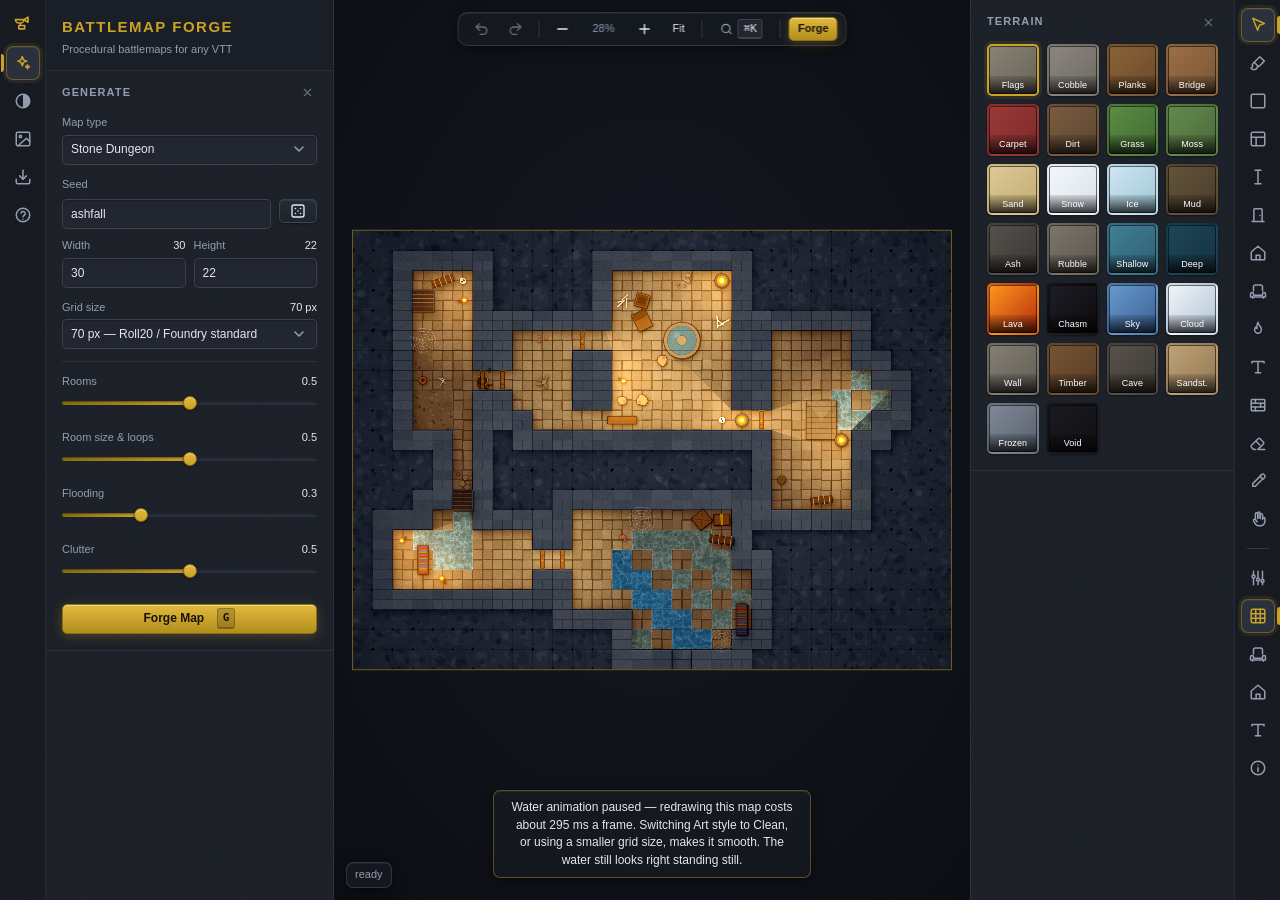
==== commit 02b345d7: "Make the help panel readable, and document every key The panel was prose with hard breaks and non-br" ====
--- a/index.html
+++ b/index.html
@@ -226,38 +226,103 @@
 
     <section class="group" data-group="help">
       <h2>Shortcuts &amp; VTT notes <button type="button" class="chev" title="Close this panel" aria-label="Close this panel"><i data-icon="x"></i></button></h2>
-      <p class="hint" style="margin-top:0">
-        <kbd>G</kbd> forge &nbsp; <kbd>B</kbd> paint &nbsp; <kbd>P</kbd> prop &nbsp; <kbd>D</kbd> door &nbsp;
-        <kbd>L</kbd> light &nbsp; <kbd>W</kbd> wall &nbsp; <kbd>T</kbd> label &nbsp;
-        <kbd>E</kbd> erase &nbsp; <kbd>V</kbd>/<kbd>S</kbd> select &nbsp;
-        <kbd>H</kbd> pan<br>
-        <kbd>[</kbd> <kbd>]</kbd> brush size &nbsp; <kbd>⌘Z</kbd> undo &nbsp; <kbd>⇧⌘Z</kbd> redo &nbsp;
-        <kbd>F</kbd> fit &nbsp; <kbd>0</kbd> 100%<br>
-        Right-click or <kbd>alt</kbd>-click deletes the prop, door or light under the cursor.
-        Middle-drag or space-drag pans.
-      </p>
-      <p class="hint">
-        <b>With the Select tool</b>, click a prop to pick it up, then drag to move it.
-        <kbd>shift</kbd>-drag turns it, <kbd>alt</kbd>-drag resizes it, and the sliders
-        re-shape it live.<br>
-        <kbd>Q</kbd> <kbd>E</kbd> turn &nbsp; <kbd>+</kbd> <kbd>−</kbd> resize &nbsp;
-        <kbd>⌫</kbd> delete &nbsp; <kbd>esc</kbd> deselect
-      </p>
-      <p class="hint">
-        <b>With a label selected</b>, drag to move it and edit it live in the Labels panel.
-        <kbd>Q</kbd> <kbd>E</kbd> turn &nbsp; <kbd>+</kbd> <kbd>−</kbd> resize &nbsp;
-        <kbd>D</kbd> duplicate &nbsp; <kbd>⌫</kbd> delete
-      </p>
-      <div class="divider"></div>
-      <p class="hint" style="margin-top:0">
-        <b>Roll20 / Owlbear / Alchemy:</b> upload the PNG. Set the scene to
-        <span id="helpDims">30 × 22</span> squares.<br>
-        <b>Foundry:</b> drop the PNG in your world's <code>Data</code> folder, then import the
-        scene JSON — walls, doors and lights come with it. Or use the Universal VTT file with the
-        <i>Universal Battlemap Importer</i> module.<br>
-        <b>Fantasy Grounds Unity:</b> import the <code>.dd2vtt</code> directly (Import &gt; Universal VTT).<br>
-        <b>Arkenforge / Dungeon Alchemist users:</b> the <code>.dd2vtt</code> is the same format.
-      </p>
+
+      <h3 class="subhead">Tools</h3>
+      <ul class="keylist two" role="list">
+        <li role="listitem"><span class="k"><kbd>V</kbd><kbd>S</kbd></span><span>select</span></li>
+        <li role="listitem"><span class="k"><kbd>B</kbd></span><span>paint</span></li>
+        <li role="listitem"><span class="k"><kbd>R</kbd></span><span>rectangle</span></li>
+        <li role="listitem"><span class="k"><kbd>O</kbd></span><span>room</span></li>
+        <li role="listitem"><span class="k"><kbd>K</kbd></span><span>partition</span></li>
+        <li role="listitem"><span class="k"><kbd>D</kbd></span><span>door</span></li>
+        <li role="listitem"><span class="k"><kbd>M</kbd></span><span>prefab</span></li>
+        <li role="listitem"><span class="k"><kbd>P</kbd></span><span>prop</span></li>
+        <li role="listitem"><span class="k"><kbd>L</kbd></span><span>light</span></li>
+        <li role="listitem"><span class="k"><kbd>T</kbd></span><span>label</span></li>
+        <li role="listitem"><span class="k"><kbd>W</kbd></span><span>solid rock</span></li>
+        <li role="listitem"><span class="k"><kbd>E</kbd></span><span>erase</span></li>
+        <li role="listitem"><span class="k"><kbd>I</kbd></span><span>sample</span></li>
+        <li role="listitem"><span class="k"><kbd>H</kbd></span><span>pan</span></li>
+      </ul>
+      <p class="hint">With something selected, <kbd>D</kbd> and <kbd>E</kbd> act on the
+        selection instead of switching tools.</p>
+
+      <h3 class="subhead">Tool options</h3>
+      <ul class="keylist" role="list">
+        <li role="listitem"><span class="k"><kbd>[</kbd><kbd>]</kbd></span><span>brush size</span></li>
+        <li role="listitem"><span class="k"><kbd>C</kbd></span><span>next prop variant</span></li>
+        <li role="listitem"><span class="k"><kbd>⇧C</kbd></span><span>previous variant</span></li>
+      </ul>
+
+      <h3 class="subhead">Map &amp; view</h3>
+      <ul class="keylist" role="list">
+        <li role="listitem"><span class="k"><kbd>G</kbd></span><span>forge a new map</span></li>
+        <li role="listitem"><span class="k"><kbd>F</kbd></span><span>fit to screen</span></li>
+        <li role="listitem"><span class="k"><kbd>0</kbd></span><span>zoom to 100%</span></li>
+        <li role="listitem"><span class="k"><kbd>⌘Z</kbd></span><span>undo</span></li>
+        <li role="listitem"><span class="k"><kbd>⇧⌘Z</kbd></span><span>redo</span></li>
+      </ul>
+
+      <h3 class="subhead">Mouse</h3>
+      <ul class="notelist" role="list">
+        <li>Click a prop with the <b>Select</b> tool to pick it up, then drag to move it.</li>
+        <li><kbd>shift</kbd>-drag to turn it, <kbd>alt</kbd>-drag to resize it.</li>
+        <li>Right-click or <kbd>alt</kbd>-click deletes the prop, door or light under the cursor.</li>
+        <li>Middle-drag or space-drag pans the map.</li>
+      </ul>
+
+      <h3 class="subhead">Selected prop</h3>
+      <ul class="keylist" role="list">
+        <li role="listitem"><span class="k"><kbd>Q</kbd><kbd>E</kbd></span><span>turn</span></li>
+        <li role="listitem"><span class="k"><kbd>+</kbd><kbd>−</kbd></span><span>resize</span></li>
+        <li role="listitem"><span class="k"><kbd>⌫</kbd></span><span>delete</span></li>
+        <li role="listitem"><span class="k"><kbd>esc</kbd></span><span>deselect</span></li>
+      </ul>
+      <p class="hint">The sliders re-shape a selected prop live.</p>
+
+      <h3 class="subhead">Selected room</h3>
+      <ul class="keylist" role="list">
+        <li role="listitem"><span class="k"><kbd>Q</kbd><kbd>E</kbd></span><span>turn</span></li>
+        <li role="listitem"><span class="k"><kbd>X</kbd></span><span>mirror</span></li>
+        <li role="listitem"><span class="k"><kbd>D</kbd></span><span>duplicate</span></li>
+        <li role="listitem"><span class="k"><kbd>⌫</kbd></span><span>delete</span></li>
+        <li role="listitem"><span class="k"><kbd>esc</kbd></span><span>deselect</span></li>
+      </ul>
+      <p class="hint">The same keys turn and mirror a prefab while you are placing it.</p>
+
+      <h3 class="subhead">Selected label</h3>
+      <ul class="keylist" role="list">
+        <li role="listitem"><span class="k"><kbd>Q</kbd><kbd>E</kbd></span><span>turn</span></li>
+        <li role="listitem"><span class="k"><kbd>+</kbd><kbd>−</kbd></span><span>resize</span></li>
+        <li role="listitem"><span class="k"><kbd>D</kbd></span><span>duplicate</span></li>
+        <li role="listitem"><span class="k"><kbd>⌫</kbd></span><span>delete</span></li>
+        <li role="listitem"><span class="k"><kbd>esc</kbd></span><span>deselect</span></li>
+      </ul>
+      <p class="hint">Drag to move it, and edit it live in the Labels panel.</p>
+
+      <div class="divider"></div>
+
+      <h3 class="subhead">Taking the map to a VTT</h3>
+      <ul class="notelist vtt" role="list">
+        <li>
+          <b>Roll20 / Owlbear / Alchemy</b>
+          Upload the PNG. Set the scene to <span id="helpDims">30 × 22</span> squares.
+        </li>
+        <li>
+          <b>Foundry</b>
+          Drop the PNG in your world's <code>Data</code> folder, then import the scene
+          JSON — walls, doors and lights come with it. Or use the Universal VTT file
+          with the <i>Universal Battlemap Importer</i> module.
+        </li>
+        <li>
+          <b>Fantasy Grounds Unity</b>
+          Import the <code>.dd2vtt</code> directly (Import &gt; Universal VTT).
+        </li>
+        <li>
+          <b>Arkenforge / Dungeon Alchemist</b>
+          The <code>.dd2vtt</code> is the same format.
+        </li>
+      </ul>
     </section>
   </aside>
 
--- a/css/style.css
+++ b/css/style.css
@@ -615,6 +615,62 @@
 
 .divider { height: 1px; background: var(--line); margin: var(--s3) 0; }
 
+/* ---------- reference lists (help panel) ----------
+
+   The help panel used to be prose with hard breaks, so every key ran into the
+   next and the wrap point moved with the panel width. It is reference material,
+   so it wants the shape of reference material: short labelled groups, and one
+   fact per line with the keys in a column you can run your eye down.
+
+   The key column is `max-content`, so it sizes itself to the widest chord in
+   its own group and every description in that group starts at the same x. */
+
+/* The micro-heading itself is the one already defined for the prop editor,
+   further down; these groups only need air above them, so that the gap
+   between groups reads as three times the gap between rows. */
+section[data-group="help"] .subhead { margin-top: var(--s5); }
+section[data-group="help"] .subhead:first-of-type { margin-top: 0; }
+
+.keylist {
+  display: grid; grid-template-columns: max-content 1fr;
+  column-gap: var(--s3); row-gap: var(--s2);
+  margin: 0; padding: 0; list-style: none;
+  font-size: var(--fs-xs); color: var(--text);
+}
+/* two facing pairs, for groups whose keys are all single letters */
+.keylist.two { grid-template-columns: max-content 1fr max-content 1fr; column-gap: var(--s2); }
+
+/* The row is only a grouping for the reader; the grid does the aligning, so
+   each li hands its two cells straight to the parent grid. */
+.keylist li { display: contents; }
+.keylist .k {
+  display: flex; gap: var(--s1); justify-content: flex-start; align-items: center;
+}
+.keylist li > span:last-child { align-self: center; }
+
+.notelist {
+  margin: 0; padding: 0; list-style: none;
+  font-size: var(--fs-xs); color: var(--muted); line-height: 1.5;
+}
+.notelist li { position: relative; padding-left: var(--s3); }
+.notelist li + li { margin-top: var(--s2); }
+/* A hairline dash rather than a bullet: quieter, and it lines the items up
+   with the key column above without competing with the kbd caps. */
+.notelist li::before {
+  content: ""; position: absolute; left: 0; top: .62em;
+  width: 6px; height: 1px; background: currentColor; opacity: .5;
+}
+.notelist b { color: var(--text); font-weight: 600; }
+/* Each VTT gets its name on its own line, so the four platforms read as four
+   entries you can find rather than one wall of instructions. */
+.notelist.vtt b { display: block; letter-spacing: .01em; margin-bottom: 2px; }
+.notelist code {
+  font-family: ui-monospace, SFMono-Regular, Menlo, monospace;
+  font-size: .92em; color: var(--text);
+  background: var(--surface-2); border-radius: var(--r-xs); padding: 0 3px;
+}
+.notelist.vtt li + li { margin-top: var(--s3); }
+
 ::-webkit-scrollbar { width: 10px; height: 10px; }
 ::-webkit-scrollbar-track { background: transparent; }
 ::-webkit-scrollbar-thumb {
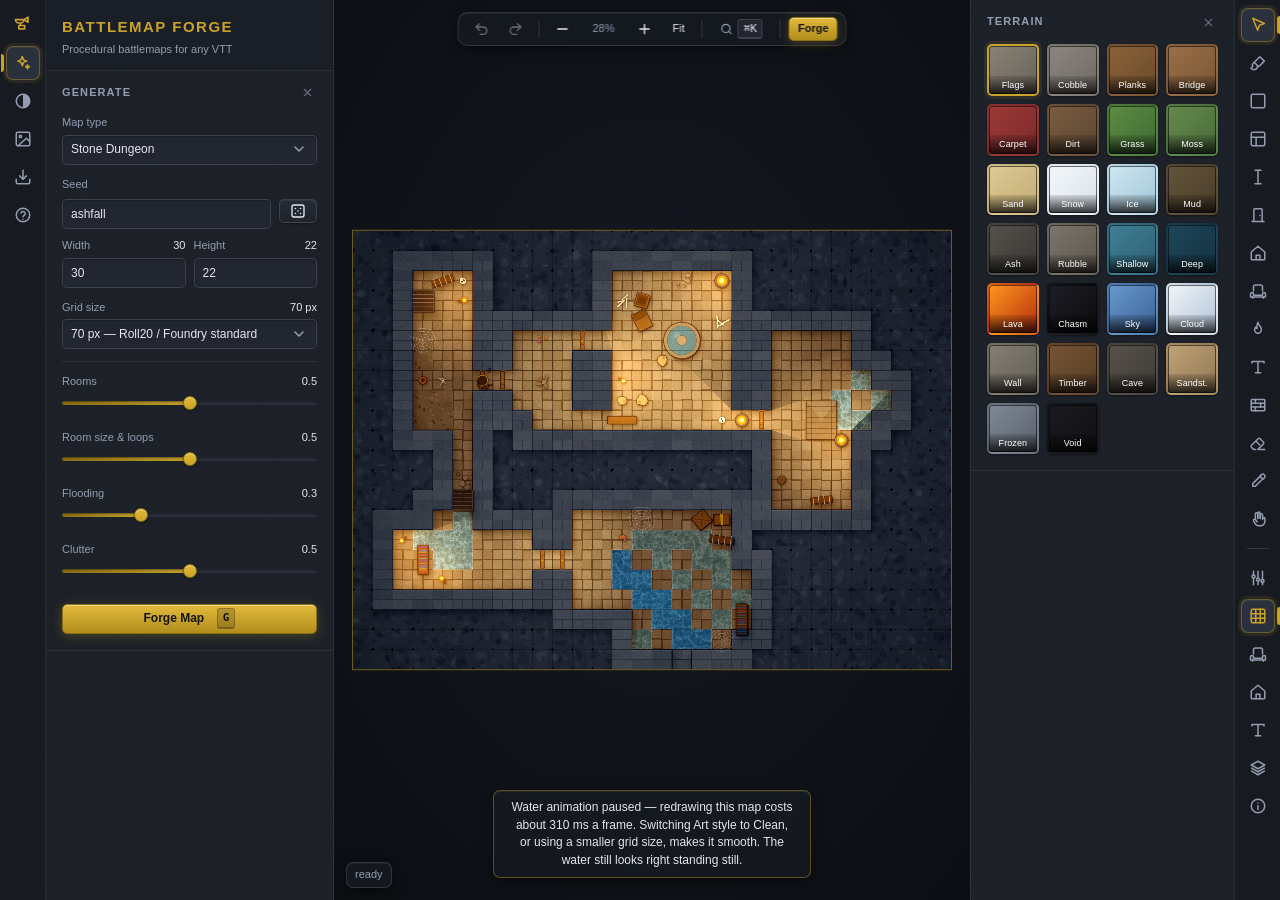
==== commit d3a0256a: "Make the drawing order something you can rearrange Everything the renderer drew happened in one fixe" ====
--- a/index.html
+++ b/index.html
@@ -409,6 +409,35 @@
       </div>
     </section>
 
+    <section class="group" data-group="layers">
+      <h2>Layers <button type="button" class="chev" title="Close this panel" aria-label="Close this panel"><i data-icon="x"></i></button></h2>
+      <p class="hint" style="margin-top:0">The order things are drawn in, top of the stack first.
+        Drag a row to move it. Click a row to make it the one new work lands on.</p>
+      <div class="layerlist" id="layerList"></div>
+      <div class="row2" style="margin-top:8px">
+        <button id="layAdd" class="sm">Add layer</button>
+        <button id="layMerge" class="sm">Merge down</button>
+      </div>
+      <div id="layerBox" class="layerbox">
+        <div class="tformhead"><span id="layEditName">Layer</span>
+          <button id="layDelete" class="sm danger" title="Delete this layer and everything on it"><i data-icon="trash"></i></button>
+        </div>
+        <label class="field"><span>Name</span><input type="text" id="layName" maxlength="28"></label>
+        <label class="field"><span>Opacity <b id="layOpacityLbl">100%</b></span>
+          <input type="range" id="layOpacity" min="0" max="1" step="0.02" value="1"></label>
+        <label class="field" id="layBlendField"><span>Blend</span>
+          <select id="layBlend"></select></label>
+        <p class="hint" id="layBlurb" style="margin:6px 0 0"></p>
+      </div>
+      <div class="row2" style="margin-top:9px">
+        <button id="laySelMove" class="sm">Move selection here</button>
+        <button id="layIsolate" class="sm">Solo</button>
+      </div>
+      <p class="hint" style="margin-top:9px">Hiding a layer takes it out of the map entirely:
+        its props stop blocking sight and its torches stop giving light, in the editor and in
+        every export. That is how you get a players' copy of a map with the GM's notes on it.</p>
+    </section>
+
     <section class="group" data-group="terrain">
       <h2>Terrain <button type="button" class="chev" title="Close this panel" aria-label="Close this panel"><i data-icon="x"></i></button></h2>
       <div class="swatches" id="swatches"></div>
@@ -586,6 +615,7 @@
     <button data-side="right" data-panel="props" title="Props" aria-label="Props"><i data-icon="chair"></i></button>
     <button data-side="right" data-panel="prefabs" title="Prefab rooms" aria-label="Prefab rooms"><i data-icon="house"></i></button>
     <button data-side="right" data-panel="labels" title="Labels" aria-label="Labels"><i data-icon="text"></i></button>
+    <button data-side="right" data-panel="layers" title="Layers" aria-label="Layers"><i data-icon="layers"></i></button>
     <button data-side="right" data-panel="stats" title="Map info" aria-label="Map info"><i data-icon="info"></i></button>
   </nav>
 
@@ -762,6 +792,7 @@
 <script src="js/shadows.js"></script>
 <script src="js/render.js"></script>
 <script src="js/atmosphere.js"></script>
+<script src="js/layers.js"></script>
 <script src="js/labels.js"></script>
 <script src="js/exporters.js"></script>
 <script src="js/autotrace.js"></script>
--- a/css/style.css
+++ b/css/style.css
@@ -467,6 +467,64 @@
 .propcell { aspect-ratio: 1; display: block; padding: 2px; }
 .propcell canvas { width: 100%; height: 100%; display: block; border-radius: var(--r-xs); }
 
+/* ---------- layer stack ---------- */
+
+.layerlist {
+  display: flex; flex-direction: column; gap: 2px;
+  border: 1px solid var(--line-strong); border-radius: var(--r-md);
+  padding: 3px; background: var(--surface-2);
+}
+.layerrow {
+  display: flex; align-items: center; gap: var(--s1);
+  padding: 5px 4px; border-radius: var(--r-sm);
+  cursor: pointer; user-select: none; position: relative;
+  border: 1px solid transparent;
+}
+.layerrow:hover { background: var(--surface-3); }
+.layerrow.editing { border-color: var(--accent-dim); background: var(--accent-wash); }
+/* the layer new work lands on, marked down the leading edge rather than with
+   another badge — the row is already carrying three controls */
+.layerrow.active::before {
+  content: ''; position: absolute; left: -3px; top: 4px; bottom: 4px;
+  width: 3px; border-radius: 2px; background: var(--accent);
+}
+.layerrow.hidden .layname { opacity: .42; }
+.layerrow.pinned { cursor: default; }
+.layerrow:focus-visible { outline: 2px solid var(--accent); outline-offset: -1px; }
+/* touch dragging a row must not also scroll the panel under it */
+.layerrow:not(.pinned) { touch-action: none; }
+.layerrow.dragging { opacity: .4; }
+.layerrow.dropbefore { box-shadow: 0 -2px 0 var(--accent); }
+.layerrow.dropafter { box-shadow: 0 2px 0 var(--accent); }
+
+.layname {
+  flex: 1 1 auto; display: flex; align-items: center; gap: var(--s2);
+  min-width: 0; font-size: var(--fs-sm);
+}
+.layname b { font-weight: 500; overflow: hidden; text-overflow: ellipsis; white-space: nowrap; }
+.layname em { font-style: normal; color: var(--muted); font-size: var(--fs-xs); flex: 0 0 auto; }
+.layname svg { flex: 0 0 auto; width: 14px; height: 14px; opacity: .7; }
+
+.laytoggle {
+  flex: 0 0 auto; width: 24px; height: 24px; padding: 0;
+  display: grid; place-items: center;
+  background: none; border: none; color: var(--muted); border-radius: var(--r-xs);
+}
+.laytoggle:hover:not(:disabled) { background: var(--surface-4); color: var(--text); }
+.laytoggle.on { color: var(--accent); }
+.laytoggle:disabled { opacity: .25; }
+.laytoggle svg { width: 15px; height: 15px; }
+
+.layerbox {
+  display: none; margin-top: var(--s3);
+  background: var(--surface-2); border: 1px solid var(--accent-dim);
+  border-radius: var(--r-md); padding: var(--s3);
+  box-shadow: inset 0 1px 0 var(--bevel), 0 0 0 3px var(--accent-wash);
+}
+.layerbox.on { display: block; }
+.layerbox .tformhead { color: var(--accent); }
+.layerbox .tformhead button { padding: 2px 6px; }
+
 /* ---------- selection panels ---------- */
 
 .transform.editing, .roomsel {
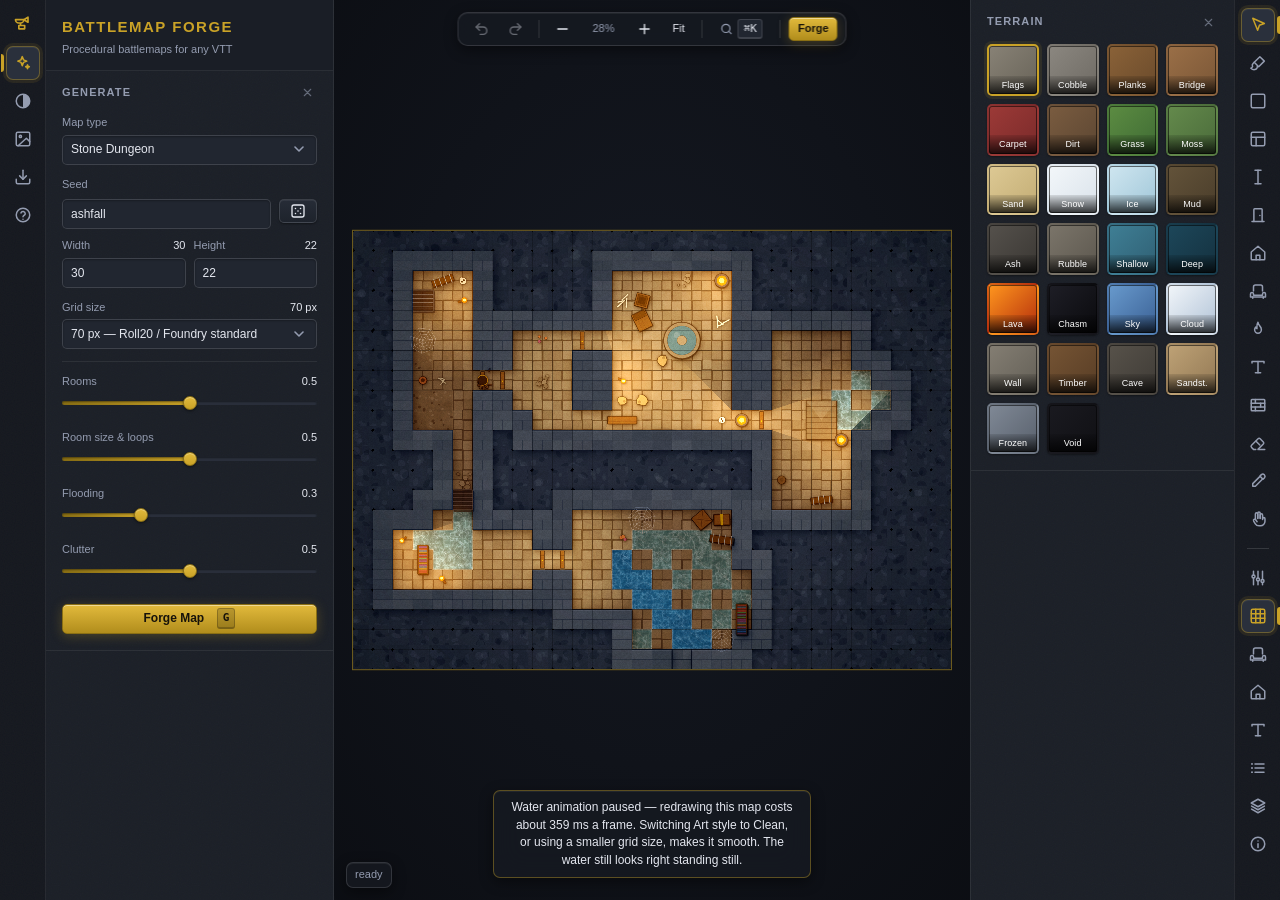
==== commit 0021c8a3: "Four layers, and a row for every object on them Seven rows was too many, and three of them were not " ====
--- a/index.html
+++ b/index.html
@@ -409,6 +409,23 @@
       </div>
     </section>
 
+    <section class="group" data-group="objects">
+      <h2>Objects <button type="button" class="chev" title="Close this panel" aria-label="Close this panel"><i data-icon="x"></i></button></h2>
+      <div class="objhead">
+        <input type="search" id="objSearch" class="pickersearch" placeholder="Search objects…" autocomplete="off">
+        <button id="objHideAll" class="sm iconbtn" title="Hide every object on this layer" aria-label="Hide every object on this layer"><i data-icon="eyeoff"></i></button>
+        <button id="objLockAll" class="sm iconbtn" title="Lock every object on this layer" aria-label="Lock every object on this layer"><i data-icon="lock"></i></button>
+      </div>
+      <p class="hint" id="objLayerNote" style="margin:6px 0"></p>
+      <div class="objlist" id="objList"></div>
+      <div id="objSelBox" class="objselbox">
+        <label class="field"><span>Sublayer <b id="objSubLbl">0</b></span>
+          <input type="range" id="objSub" min="-9" max="9" step="1" value="0"></label>
+        <p class="hint" style="margin:4px 0 0">Which of two things sitting in the same
+          place is on top, without needing a layer for it. Higher is nearer the viewer.</p>
+      </div>
+    </section>
+
     <section class="group" data-group="layers">
       <h2>Layers <button type="button" class="chev" title="Close this panel" aria-label="Close this panel"><i data-icon="x"></i></button></h2>
       <p class="hint" style="margin-top:0">The order things are drawn in, top of the stack first.
@@ -615,6 +632,7 @@
     <button data-side="right" data-panel="props" title="Props" aria-label="Props"><i data-icon="chair"></i></button>
     <button data-side="right" data-panel="prefabs" title="Prefab rooms" aria-label="Prefab rooms"><i data-icon="house"></i></button>
     <button data-side="right" data-panel="labels" title="Labels" aria-label="Labels"><i data-icon="text"></i></button>
+    <button data-side="right" data-panel="objects" title="Objects on this layer" aria-label="Objects on this layer"><i data-icon="list"></i></button>
     <button data-side="right" data-panel="layers" title="Layers" aria-label="Layers"><i data-icon="layers"></i></button>
     <button data-side="right" data-panel="stats" title="Map info" aria-label="Map info"><i data-icon="info"></i></button>
   </nav>
--- a/css/style.css
+++ b/css/style.css
@@ -467,6 +467,47 @@
 .propcell { aspect-ratio: 1; display: block; padding: 2px; }
 .propcell canvas { width: 100%; height: 100%; display: block; border-radius: var(--r-xs); }
 
+/* ---------- objects on a layer ---------- */
+
+.objhead { display: flex; gap: var(--s2); align-items: center; }
+.objhead .pickersearch { flex: 1 1 auto; margin: 0; }
+.objhead .iconbtn { flex: 0 0 auto; }
+
+.objlist {
+  display: flex; flex-direction: column; gap: 2px;
+  max-height: 46vh; overflow-y: auto;
+  border: 1px solid var(--line-strong); border-radius: var(--r-md);
+  padding: 3px; background: var(--surface-2);
+}
+.objrow {
+  display: flex; align-items: center; gap: var(--s1);
+  padding: 3px 4px; border-radius: var(--r-sm);
+  cursor: pointer; user-select: none;
+  border: 1px solid transparent;
+}
+.objrow:hover { background: var(--surface-3); }
+.objrow.active { border-color: var(--accent-dim); background: var(--accent-wash); }
+.objrow.hidden .objname { opacity: .42; }
+.objrow:focus-visible { outline: 2px solid var(--accent); outline-offset: -1px; }
+
+.objname {
+  flex: 1 1 auto; display: flex; align-items: center; gap: var(--s2);
+  min-width: 0; font-size: var(--fs-sm);
+}
+.objname b { font-weight: 500; overflow: hidden; text-overflow: ellipsis; white-space: nowrap; }
+/* the sublayer, shown only when somebody has set one */
+.objname em {
+  font-style: normal; color: var(--accent); font-size: var(--fs-xs);
+  flex: 0 0 auto; font-variant-numeric: tabular-nums;
+}
+.objthumb {
+  flex: 0 0 auto; width: 26px; height: 26px; display: block;
+  border-radius: var(--r-xs); border: 1px solid var(--line);
+}
+
+.objselbox { display: none; margin-top: var(--s3); }
+.objselbox.on { display: block; }
+
 /* ---------- layer stack ---------- */
 
 .layerlist {
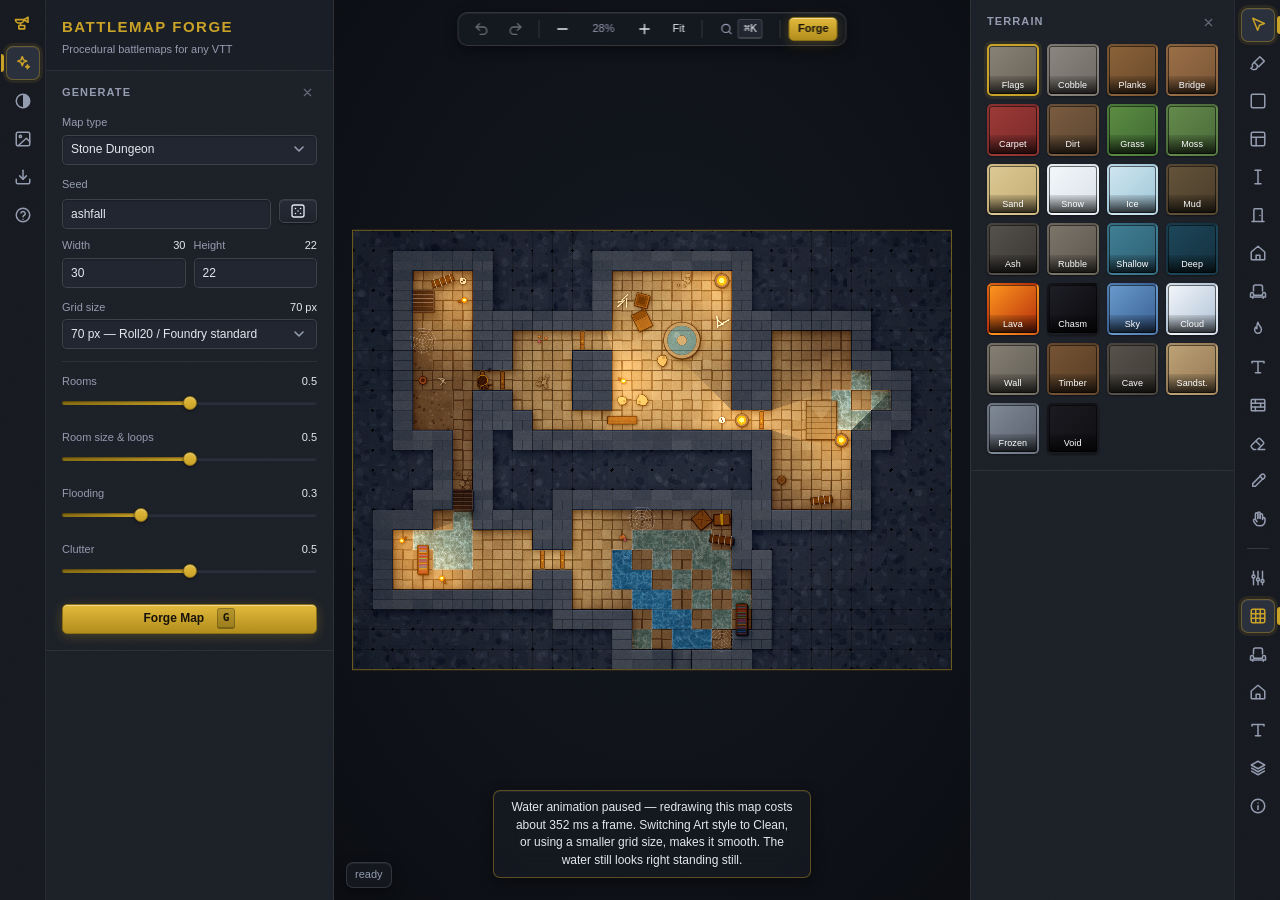
==== commit 66a5320e: "Put the things on a layer underneath it A layer holds things, so the things belong under it, not beh" ====
--- a/index.html
+++ b/index.html
@@ -409,28 +409,22 @@
       </div>
     </section>
 
-    <section class="group" data-group="objects">
-      <h2>Objects <button type="button" class="chev" title="Close this panel" aria-label="Close this panel"><i data-icon="x"></i></button></h2>
+    <section class="group" data-group="layers">
+      <h2>Layers <button type="button" class="chev" title="Close this panel" aria-label="Close this panel"><i data-icon="x"></i></button></h2>
+      <p class="hint" style="margin-top:0">The order things are drawn in, top of the stack first.
+        Drag a row to move it. Click a row to make it the one new work lands on.</p>
       <div class="objhead">
-        <input type="search" id="objSearch" class="pickersearch" placeholder="Search objects…" autocomplete="off">
-        <button id="objHideAll" class="sm iconbtn" title="Hide every object on this layer" aria-label="Hide every object on this layer"><i data-icon="eyeoff"></i></button>
-        <button id="objLockAll" class="sm iconbtn" title="Lock every object on this layer" aria-label="Lock every object on this layer"><i data-icon="lock"></i></button>
-      </div>
-      <p class="hint" id="objLayerNote" style="margin:6px 0"></p>
-      <div class="objlist" id="objList"></div>
+        <input type="search" id="objSearch" class="pickersearch" placeholder="Search things on the map…" autocomplete="off">
+        <button id="objHideAll" class="sm iconbtn" title="Hide everything the tree is showing" aria-label="Hide everything the tree is showing"><i data-icon="eyeoff"></i></button>
+        <button id="objLockAll" class="sm iconbtn" title="Lock everything the tree is showing" aria-label="Lock everything the tree is showing"><i data-icon="lock"></i></button>
+      </div>
+      <div class="layerlist" id="layerList"></div>
       <div id="objSelBox" class="objselbox">
         <label class="field"><span>Sublayer <b id="objSubLbl">0</b></span>
           <input type="range" id="objSub" min="-9" max="9" step="1" value="0"></label>
         <p class="hint" style="margin:4px 0 0">Which of two things sitting in the same
           place is on top, without needing a layer for it. Higher is nearer the viewer.</p>
       </div>
-    </section>
-
-    <section class="group" data-group="layers">
-      <h2>Layers <button type="button" class="chev" title="Close this panel" aria-label="Close this panel"><i data-icon="x"></i></button></h2>
-      <p class="hint" style="margin-top:0">The order things are drawn in, top of the stack first.
-        Drag a row to move it. Click a row to make it the one new work lands on.</p>
-      <div class="layerlist" id="layerList"></div>
       <div class="row2" style="margin-top:8px">
         <button id="layAdd" class="sm">Add layer</button>
         <button id="layMerge" class="sm">Merge down</button>
@@ -632,7 +626,6 @@
     <button data-side="right" data-panel="props" title="Props" aria-label="Props"><i data-icon="chair"></i></button>
     <button data-side="right" data-panel="prefabs" title="Prefab rooms" aria-label="Prefab rooms"><i data-icon="house"></i></button>
     <button data-side="right" data-panel="labels" title="Labels" aria-label="Labels"><i data-icon="text"></i></button>
-    <button data-side="right" data-panel="objects" title="Objects on this layer" aria-label="Objects on this layer"><i data-icon="list"></i></button>
     <button data-side="right" data-panel="layers" title="Layers" aria-label="Layers"><i data-icon="layers"></i></button>
     <button data-side="right" data-panel="stats" title="Map info" aria-label="Map info"><i data-icon="info"></i></button>
   </nav>
--- a/css/style.css
+++ b/css/style.css
@@ -467,18 +467,32 @@
 .propcell { aspect-ratio: 1; display: block; padding: 2px; }
 .propcell canvas { width: 100%; height: 100%; display: block; border-radius: var(--r-xs); }
 
-/* ---------- objects on a layer ---------- */
-
-.objhead { display: flex; gap: var(--s2); align-items: center; }
+/* ---------- the things on a layer, nested under it ---------- */
+
+.objhead { display: flex; gap: var(--s2); align-items: center; margin-bottom: var(--s2); }
 .objhead .pickersearch { flex: 1 1 auto; margin: 0; }
 .objhead .iconbtn { flex: 0 0 auto; }
 
-.objlist {
-  display: flex; flex-direction: column; gap: 2px;
-  max-height: 46vh; overflow-y: auto;
-  border: 1px solid var(--line-strong); border-radius: var(--r-md);
-  padding: 3px; background: var(--surface-2);
-}
+/* the twisty, and the blank of the same width that keeps every name aligned */
+.laytwist {
+  flex: 0 0 auto; width: 16px; height: 20px; padding: 0;
+  display: grid; place-items: center;
+  background: none; border: 0; cursor: pointer;
+  color: var(--text-dim); border-radius: var(--r-xs);
+}
+.laytwist svg { width: 13px; height: 13px; transition: transform .12s ease; }
+.laytwist.open svg { transform: rotate(90deg); }
+.laytwist:hover { color: var(--text); }
+.laytwist.blank { cursor: default; pointer-events: none; visibility: hidden; }
+
+/* one indent, with a rule down it so a long list stays tied to its layer */
+.objkids {
+  display: flex; flex-direction: column; gap: 1px;
+  margin: 1px 0 3px 9px; padding-left: 7px;
+  border-left: 1px solid var(--line-strong);
+}
+.objempty { margin: 4px 2px 4px 4px; }
+
 .objrow {
   display: flex; align-items: center; gap: var(--s1);
   padding: 3px 4px; border-radius: var(--r-sm);
@@ -514,6 +528,8 @@
   display: flex; flex-direction: column; gap: 2px;
   border: 1px solid var(--line-strong); border-radius: var(--r-md);
   padding: 3px; background: var(--surface-2);
+  /* an unfolded wood is forty rows; the stack it belongs to has to stay usable */
+  max-height: 56vh; overflow-y: auto;
 }
 .layerrow {
   display: flex; align-items: center; gap: var(--s1);
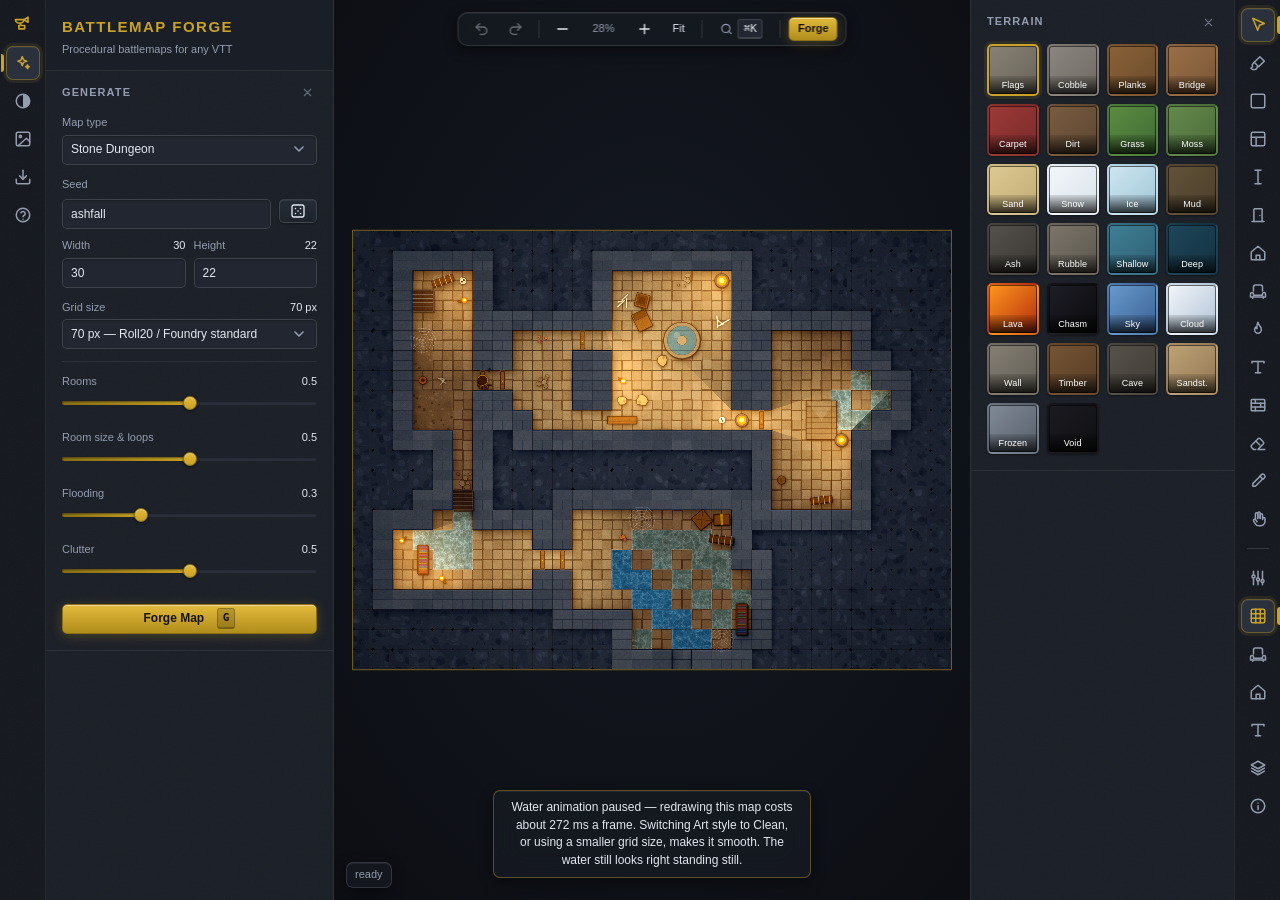
==== commit 97c69da6: "Make the stack behave like a list of files Nine complaints, and most of them are the same complaint:" ====
--- a/index.html
+++ b/index.html
@@ -419,25 +419,24 @@
         <button id="objLockAll" class="sm iconbtn" title="Lock everything the tree is showing" aria-label="Lock everything the tree is showing"><i data-icon="lock"></i></button>
       </div>
       <div class="layerlist" id="layerList"></div>
-      <div id="objSelBox" class="objselbox">
-        <label class="field"><span>Sublayer <b id="objSubLbl">0</b></span>
-          <input type="range" id="objSub" min="-9" max="9" step="1" value="0"></label>
-        <p class="hint" style="margin:4px 0 0">Which of two things sitting in the same
-          place is on top, without needing a layer for it. Higher is nearer the viewer.</p>
-      </div>
       <div class="row2" style="margin-top:8px">
         <button id="layAdd" class="sm">Add layer</button>
         <button id="layMerge" class="sm">Merge down</button>
       </div>
+      <div id="layBulk" class="laybulk">
+        <span id="layBulkCount">0 rows selected</span>
+        <button id="layBulkHide" class="sm">Hide / show</button>
+        <button id="layBulkDelete" class="sm danger"><i data-icon="trash"></i> Delete</button>
+      </div>
       <div id="layerBox" class="layerbox">
         <div class="tformhead"><span id="layEditName">Layer</span>
           <button id="layDelete" class="sm danger" title="Delete this layer and everything on it"><i data-icon="trash"></i></button>
         </div>
-        <label class="field"><span>Name</span><input type="text" id="layName" maxlength="28"></label>
         <label class="field"><span>Opacity <b id="layOpacityLbl">100%</b></span>
           <input type="range" id="layOpacity" min="0" max="1" step="0.02" value="1"></label>
         <label class="field" id="layBlendField"><span>Blend</span>
           <select id="layBlend"></select></label>
+        <div class="field"><span>Tag</span><div class="layswatches" id="layColors"></div></div>
         <p class="hint" id="layBlurb" style="margin:6px 0 0"></p>
       </div>
       <div class="row2" style="margin-top:9px">
--- a/css/style.css
+++ b/css/style.css
@@ -473,6 +473,61 @@
 .objhead .pickersearch { flex: 1 1 auto; margin: 0; }
 .objhead .iconbtn { flex: 0 0 auto; }
 
+/* the grip: the signifier that a row can be dragged. Present on everything that
+   moves and blanked — not removed — on everything that does not, so the names
+   down the stack still line up. */
+.laygrip {
+  flex: 0 0 auto; width: 13px; height: 20px;
+  display: grid; place-items: center;
+  color: var(--text-faint); cursor: grab;
+}
+.laygrip svg { width: 12px; height: 12px; }
+.layerrow:hover .laygrip, .objrow:hover .laygrip { color: var(--text-dim); }
+.laygrip.blank { visibility: hidden; cursor: default; }
+.dragging .laygrip { cursor: grabbing; }
+
+/* the colour tag down the leading edge */
+.laytag {
+  flex: 0 0 auto; width: 3px; align-self: stretch; min-height: 18px;
+  border-radius: 2px; background: transparent;
+}
+.laytag.untagged { background: transparent; }
+
+/* renaming in place, on the row where the name is */
+.layrename {
+  flex: 1 1 auto; min-width: 0; width: 100%;
+  font: inherit; font-size: var(--fs-sm); color: var(--text);
+  background: var(--surface-1); border: 1px solid var(--accent);
+  border-radius: var(--r-xs); padding: 1px 4px;
+}
+
+/* a row caught by a multi-selection */
+.layerrow.picked, .objrow.picked {
+  background: var(--accent-wash);
+  box-shadow: inset 0 0 0 1px var(--accent-dim);
+}
+
+.laybulk {
+  display: none; align-items: center; gap: var(--s2);
+  margin-top: var(--s2); padding: var(--s2);
+  border: 1px solid var(--accent-dim); border-radius: var(--r-md);
+  background: var(--accent-wash);
+}
+.laybulk.on { display: flex; }
+.laybulk span { flex: 1 1 auto; font-size: var(--fs-xs); color: var(--text-dim); }
+
+.layswatches { display: flex; gap: 4px; flex-wrap: wrap; }
+.layswatch {
+  width: 16px; height: 16px; padding: 0; border-radius: 50%;
+  border: 1px solid var(--line-strong); cursor: pointer; background: transparent;
+}
+.layswatch.none { position: relative; background: var(--surface-3); }
+.layswatch.none::after {
+  content: ''; position: absolute; inset: 3px 1px; width: 12px; height: 1px;
+  margin: auto; background: var(--text-faint); transform: rotate(-45deg);
+}
+.layswatch.on { outline: 2px solid var(--text); outline-offset: 1px; }
+
 /* the twisty, and the blank of the same width that keeps every name aligned */
 .laytwist {
   flex: 0 0 auto; width: 16px; height: 20px; padding: 0;
